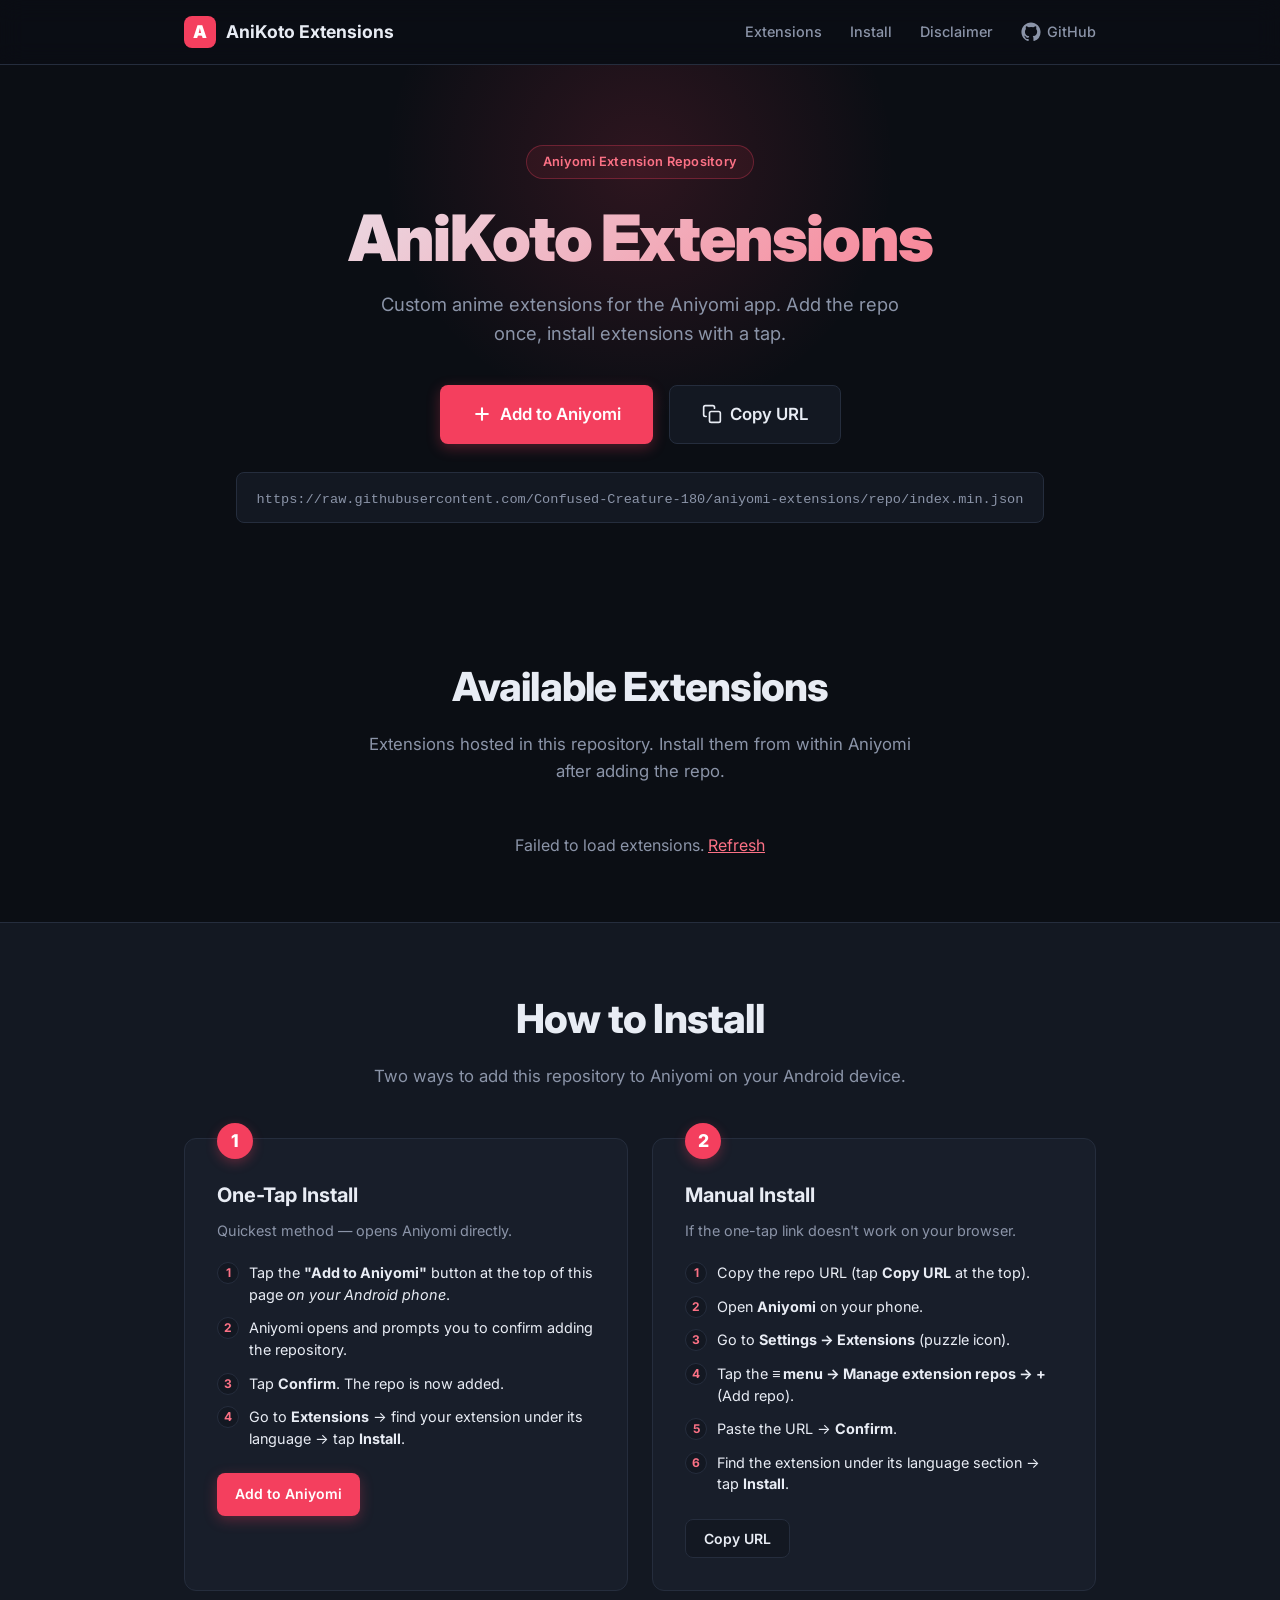
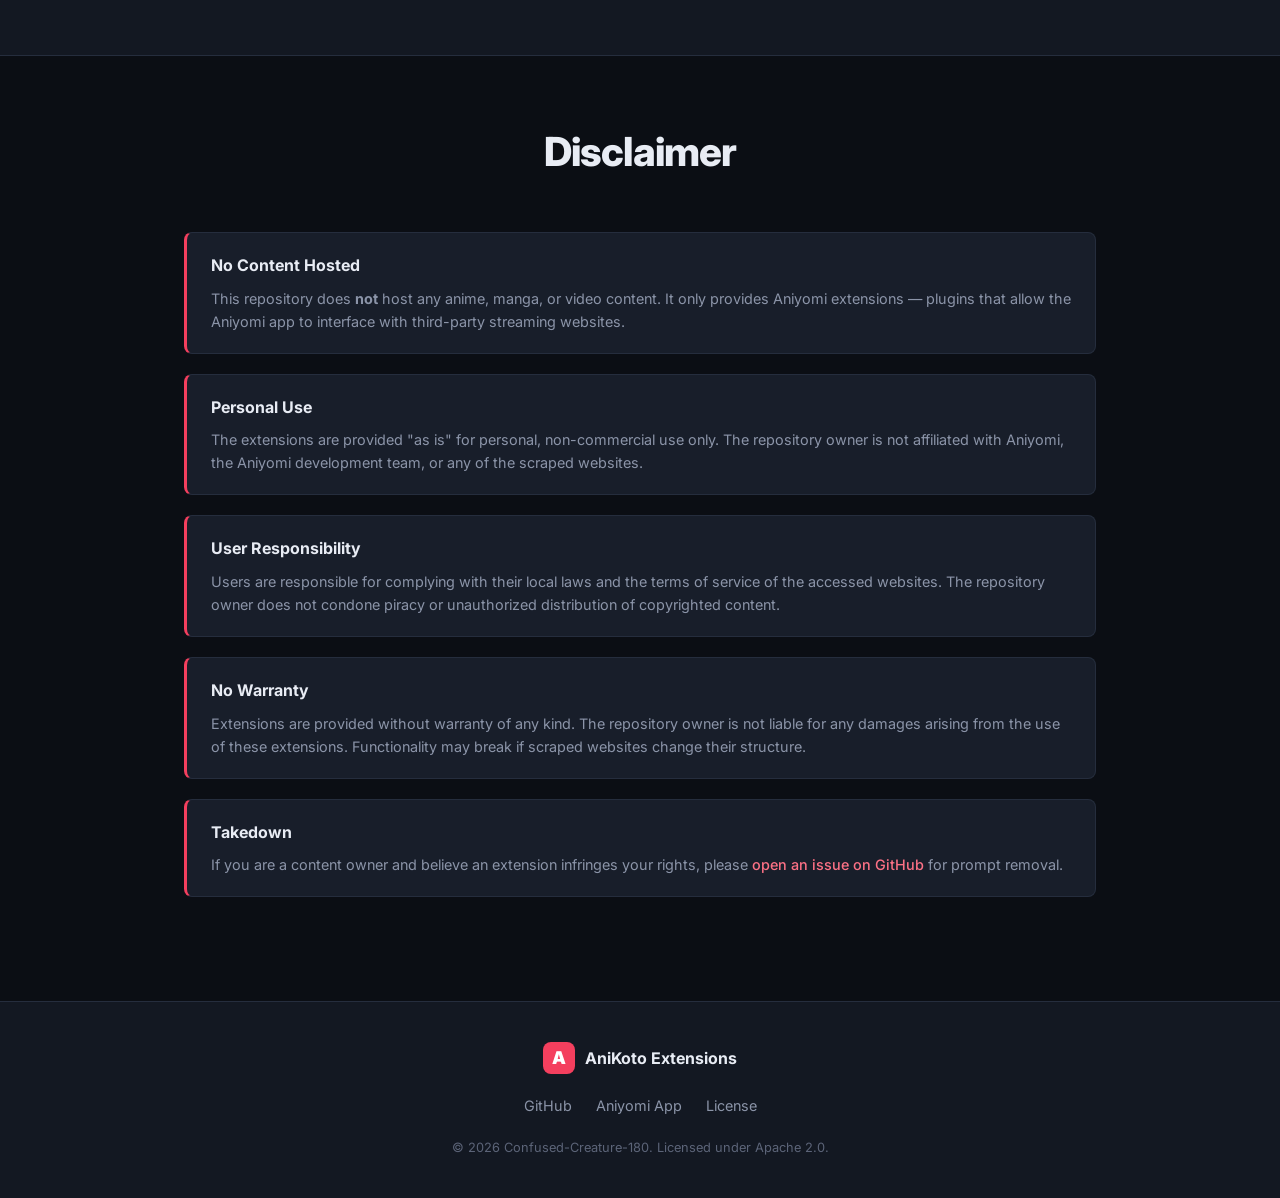
==== docs/index.html @ a2512554 "docs: add GitHub Pages site (landing page + add-repo redirect) Beautiful dark-themed landing page wi" ====
<!DOCTYPE html>
<html lang="en">
<head>
  <meta charset="UTF-8">
  <meta name="viewport" content="width=device-width, initial-scale=1.0">
  <title>AniKoto Extensions — Aniyomi Extension Repository</title>
  <meta name="description" content="Custom anime extensions for Aniyomi. Add the repo and install extensions directly from the app.">
  <link rel="icon" type="image/svg+xml" href="data:image/svg+xml,%3Csvg xmlns='http://www.w3.org/2000/svg' viewBox='0 0 100 100'%3E%3Crect width='100' height='100' rx='22' fill='%23f43f5e'/%3E%3Ctext x='50' y='68' font-size='52' font-weight='bold' fill='white' text-anchor='middle' font-family='sans-serif'%3EA%3C/text%3E%3C/svg%3E">
  <link rel="preconnect" href="https://fonts.googleapis.com">
  <link rel="preconnect" href="https://fonts.gstatic.com" crossorigin>
  <link href="https://fonts.googleapis.com/css2?family=Inter:wght@400;500;600;700;800;900&display=swap" rel="stylesheet">
  <link rel="stylesheet" href="./css/style.css">
</head>
<body>
  <!-- Header -->
  <header class="site-header">
    <div class="container header-inner">
      <a href="./index.html" class="brand">
        <span class="brand-icon">A</span>
        <span class="brand-text">AniKoto Extensions</span>
      </a>
      <nav class="nav-links">
        <a href="#extensions">Extensions</a>
        <a href="#install">Install</a>
        <a href="#disclaimer">Disclaimer</a>
        <a href="https://github.com/Confused-Creature-180/aniyomi-extensions" target="_blank" rel="noopener" class="nav-github">
          <svg width="20" height="20" viewBox="0 0 24 24" fill="currentColor"><path d="M12 .5C5.65.5.5 5.65.5 12c0 5.08 3.29 9.39 7.86 10.91.58.11.79-.25.79-.56v-2c-3.2.7-3.88-1.54-3.88-1.54-.53-1.34-1.3-1.7-1.3-1.7-1.06-.72.08-.71.08-.71 1.17.08 1.78 1.2 1.78 1.2 1.04 1.78 2.73 1.27 3.4.97.11-.75.41-1.27.74-1.56-2.55-.29-5.23-1.28-5.23-5.67 0-1.25.45-2.28 1.18-3.08-.12-.29-.51-1.46.11-3.05 0 0 .96-.31 3.15 1.18a10.95 10.95 0 0 1 5.74 0c2.19-1.49 3.15-1.18 3.15-1.18.62 1.59.23 2.76.11 3.05.74.8 1.18 1.83 1.18 3.08 0 4.4-2.69 5.38-5.25 5.66.41.36.78 1.05.78 2.12v3.14c0 .31.21.68.8.56A11.51 11.51 0 0 0 23.5 12C23.5 5.65 18.35.5 12 .5z"/></svg>
          GitHub
        </a>
      </nav>
    </div>
  </header>

  <!-- Hero -->
  <section class="hero">
    <div class="container hero-content">
      <div class="hero-badge">Aniyomi Extension Repository</div>
      <h1>AniKoto Extensions</h1>
      <p class="tagline">Custom anime extensions for the Aniyomi app. Add the repo once, install extensions with a tap.</p>
      <div class="hero-actions">
        <a href="./add-repo.html" class="btn btn-primary btn-large">
          <svg width="20" height="20" viewBox="0 0 24 24" fill="none" stroke="currentColor" stroke-width="2.5" stroke-linecap="round" stroke-linejoin="round"><path d="M12 5v14M5 12h14"/></svg>
          Add to Aniyomi
        </a>
        <button class="btn btn-secondary btn-large" id="copy-url-btn" data-url="https://raw.githubusercontent.com/Confused-Creature-180/aniyomi-extensions/repo/index.min.json">
          <svg width="20" height="20" viewBox="0 0 24 24" fill="none" stroke="currentColor" stroke-width="2" stroke-linecap="round" stroke-linejoin="round"><rect x="9" y="9" width="13" height="13" rx="2" ry="2"/><path d="M5 15H4a2 2 0 0 1-2-2V4a2 2 0 0 1 2-2h9a2 2 0 0 1 2 2v1"/></svg>
          <span class="btn-label">Copy URL</span>
        </button>
      </div>
      <div class="repo-url-box">
        <code id="repo-url-text">https://raw.githubusercontent.com/Confused-Creature-180/aniyomi-extensions/repo/index.min.json</code>
      </div>
    </div>
    <div class="hero-glow"></div>
  </section>

  <!-- Extensions -->
  <section id="extensions" class="section">
    <div class="container">
      <div class="section-header">
        <h2>Available Extensions</h2>
        <p class="section-subtitle">Extensions hosted in this repository. Install them from within Aniyomi after adding the repo.</p>
      </div>
      <div class="extension-grid" id="extension-grid">
        <div class="loading-skeleton">
          <div class="skeleton-card"></div>
          <div class="skeleton-card"></div>
        </div>
      </div>
      <p class="loading-text" id="loading-text">Loading extensions...</p>
    </div>
  </section>

  <!-- Install Guide -->
  <section id="install" class="section section-alt">
    <div class="container">
      <div class="section-header">
        <h2>How to Install</h2>
        <p class="section-subtitle">Two ways to add this repository to Aniyomi on your Android device.</p>
      </div>
      <div class="install-methods">
        <div class="method-card">
          <div class="method-number">1</div>
          <h3>One-Tap Install</h3>
          <p class="method-desc">Quickest method — opens Aniyomi directly.</p>
          <ol class="method-steps">
            <li>Tap the <strong>"Add to Aniyomi"</strong> button at the top of this page <em>on your Android phone</em>.</li>
            <li>Aniyomi opens and prompts you to confirm adding the repository.</li>
            <li>Tap <strong>Confirm</strong>. The repo is now added.</li>
            <li>Go to <strong>Extensions</strong> → find your extension under its language → tap <strong>Install</strong>.</li>
          </ol>
          <a href="./add-repo.html" class="btn btn-primary btn-small">Add to Aniyomi</a>
        </div>
        <div class="method-card">
          <div class="method-number">2</div>
          <h3>Manual Install</h3>
          <p class="method-desc">If the one-tap link doesn't work on your browser.</p>
          <ol class="method-steps">
            <li>Copy the repo URL (tap <strong>Copy URL</strong> at the top).</li>
            <li>Open <strong>Aniyomi</strong> on your phone.</li>
            <li>Go to <strong>Settings → Extensions</strong> (puzzle icon).</li>
            <li>Tap the <strong>≡ menu → Manage extension repos → +</strong> (Add repo).</li>
            <li>Paste the URL → <strong>Confirm</strong>.</li>
            <li>Find the extension under its language section → tap <strong>Install</strong>.</li>
          </ol>
          <button class="btn btn-secondary btn-small" id="copy-url-btn-2" data-url="https://raw.githubusercontent.com/Confused-Creature-180/aniyomi-extensions/repo/index.min.json">
            Copy URL
          </button>
        </div>
      </div>
    </div>
  </section>

  <!-- Disclaimer -->
  <section id="disclaimer" class="section">
    <div class="container">
      <div class="section-header">
        <h2>Disclaimer</h2>
      </div>
      <div class="disclaimer-content">
        <div class="disclaimer-item">
          <h4>No Content Hosted</h4>
          <p>This repository does <strong>not</strong> host any anime, manga, or video content. It only provides Aniyomi extensions — plugins that allow the Aniyomi app to interface with third-party streaming websites.</p>
        </div>
        <div class="disclaimer-item">
          <h4>Personal Use</h4>
          <p>The extensions are provided "as is" for personal, non-commercial use only. The repository owner is not affiliated with Aniyomi, the Aniyomi development team, or any of the scraped websites.</p>
        </div>
        <div class="disclaimer-item">
          <h4>User Responsibility</h4>
          <p>Users are responsible for complying with their local laws and the terms of service of the accessed websites. The repository owner does not condone piracy or unauthorized distribution of copyrighted content.</p>
        </div>
        <div class="disclaimer-item">
          <h4>No Warranty</h4>
          <p>Extensions are provided without warranty of any kind. The repository owner is not liable for any damages arising from the use of these extensions. Functionality may break if scraped websites change their structure.</p>
        </div>
        <div class="disclaimer-item">
          <h4>Takedown</h4>
          <p>If you are a content owner and believe an extension infringes your rights, please <a href="https://github.com/Confused-Creature-180/aniyomi-extensions/issues" target="_blank" rel="noopener">open an issue on GitHub</a> for prompt removal.</p>
        </div>
      </div>
    </div>
  </section>

  <!-- Footer -->
  <footer class="site-footer">
    <div class="container footer-inner">
      <div class="footer-brand">
        <span class="brand-icon">A</span>
        <span>AniKoto Extensions</span>
      </div>
      <div class="footer-links">
        <a href="https://github.com/Confused-Creature-180/aniyomi-extensions" target="_blank" rel="noopener">GitHub</a>
        <a href="https://github.com/aniyomiorg/aniyomi" target="_blank" rel="noopener">Aniyomi App</a>
        <a href="https://github.com/Confused-Creature-180/aniyomi-extensions/blob/main/LICENSE" target="_blank" rel="noopener">License</a>
      </div>
      <p class="footer-copy">&copy; 2026 Confused-Creature-180. Licensed under Apache 2.0.</p>
    </div>
  </footer>

  <script src="./js/app.js"></script>
</body>
</html>
---- docs/css/style.css ----
/* ============================================
   AniKoto Extensions — GitHub Pages Site
   Dark theme, rose accent, responsive
   ============================================ */

:root {
  --bg: #0b0e14;
  --bg-elevated: #131822;
  --bg-card: #181e2a;
  --bg-card-hover: #1e2533;
  --border: #252d3d;
  --border-hover: #353f54;
  --text: #e8ecf4;
  --text-muted: #8b94a8;
  --text-dim: #5c6478;
  --accent: #f43f5e;
  --accent-hover: #fb7185;
  --accent-glow: rgba(244, 63, 94, 0.15);
  --accent-dim: rgba(244, 63, 94, 0.08);
  --nsfw: #f59e0b;
  --radius: 12px;
  --radius-sm: 8px;
  --radius-lg: 20px;
  --shadow: 0 4px 24px rgba(0, 0, 0, 0.3);
  --shadow-hover: 0 8px 32px rgba(0, 0, 0, 0.4);
  --max-width: 960px;
  --transition: 0.2s ease;
}

/* Reset */
*, *::before, *::after {
  box-sizing: border-box;
  margin: 0;
  padding: 0;
}

html {
  scroll-behavior: smooth;
  scroll-padding-top: 80px;
}

body {
  font-family: 'Inter', -apple-system, BlinkMacSystemFont, 'Segoe UI', Roboto, sans-serif;
  background: var(--bg);
  color: var(--text);
  line-height: 1.6;
  min-height: 100vh;
  -webkit-font-smoothing: antialiased;
  -moz-osx-font-smoothing: grayscale;
}

.container {
  max-width: var(--max-width);
  margin: 0 auto;
  padding: 0 24px;
}

/* ============================================
   Header
   ============================================ */
.site-header {
  position: sticky;
  top: 0;
  z-index: 100;
  background: rgba(11, 14, 20, 0.85);
  backdrop-filter: blur(12px);
  -webkit-backdrop-filter: blur(12px);
  border-bottom: 1px solid var(--border);
}

.header-inner {
  display: flex;
  align-items: center;
  justify-content: space-between;
  height: 64px;
}

.brand {
  display: flex;
  align-items: center;
  gap: 10px;
  text-decoration: none;
  color: var(--text);
  font-weight: 700;
  font-size: 1.1rem;
}

.brand-icon {
  display: flex;
  align-items: center;
  justify-content: center;
  width: 32px;
  height: 32px;
  background: var(--accent);
  color: white;
  border-radius: var(--radius-sm);
  font-weight: 900;
  font-size: 1.1rem;
  transition: var(--transition);
}

.brand:hover .brand-icon {
  background: var(--accent-hover);
  transform: scale(1.05);
}

.nav-links {
  display: flex;
  align-items: center;
  gap: 28px;
}

.nav-links a {
  color: var(--text-muted);
  text-decoration: none;
  font-size: 0.9rem;
  font-weight: 500;
  transition: var(--transition);
}

.nav-links a:hover {
  color: var(--text);
}

.nav-github {
  display: flex;
  align-items: center;
  gap: 6px;
}

/* ============================================
   Hero
   ============================================ */
.hero {
  position: relative;
  padding: 80px 0 60px;
  text-align: center;
  overflow: hidden;
}

.hero-glow {
  position: absolute;
  top: -200px;
  left: 50%;
  transform: translateX(-50%);
  width: 600px;
  height: 600px;
  background: radial-gradient(circle, var(--accent-glow) 0%, transparent 60%);
  pointer-events: none;
  z-index: 0;
}

.hero-content {
  position: relative;
  z-index: 1;
}

.hero-badge {
  display: inline-block;
  padding: 6px 16px;
  background: var(--accent-dim);
  border: 1px solid rgba(244, 63, 94, 0.3);
  border-radius: 100px;
  font-size: 0.8rem;
  font-weight: 600;
  color: var(--accent-hover);
  margin-bottom: 24px;
  letter-spacing: 0.02em;
}

.hero h1 {
  font-size: clamp(2.5rem, 6vw, 4rem);
  font-weight: 900;
  letter-spacing: -0.03em;
  line-height: 1.1;
  margin-bottom: 16px;
  background: linear-gradient(135deg, var(--text) 0%, var(--accent-hover) 100%);
  -webkit-background-clip: text;
  -webkit-text-fill-color: transparent;
  background-clip: text;
}

.tagline {
  font-size: 1.15rem;
  color: var(--text-muted);
  max-width: 560px;
  margin: 0 auto 36px;
  line-height: 1.6;
}

.hero-actions {
  display: flex;
  gap: 16px;
  justify-content: center;
  flex-wrap: wrap;
  margin-bottom: 28px;
}

.repo-url-box {
  display: inline-block;
  background: var(--bg-elevated);
  border: 1px solid var(--border);
  border-radius: var(--radius-sm);
  padding: 12px 20px;
  max-width: 100%;
  overflow-x: auto;
}

.repo-url-box code {
  font-family: 'SF Mono', 'Fira Code', 'JetBrains Mono', Consolas, monospace;
  font-size: 0.85rem;
  color: var(--text-muted);
  white-space: nowrap;
}

/* ============================================
   Buttons
   ============================================ */
.btn {
  display: inline-flex;
  align-items: center;
  justify-content: center;
  gap: 8px;
  padding: 12px 24px;
  border: none;
  border-radius: var(--radius-sm);
  font-family: inherit;
  font-size: 0.95rem;
  font-weight: 600;
  cursor: pointer;
  text-decoration: none;
  transition: var(--transition);
  white-space: nowrap;
}

.btn-large {
  padding: 16px 32px;
  font-size: 1.05rem;
}

.btn-small {
  padding: 10px 18px;
  font-size: 0.875rem;
}

.btn-primary {
  background: var(--accent);
  color: white;
  box-shadow: 0 4px 14px rgba(244, 63, 94, 0.3);
}

.btn-primary:hover {
  background: var(--accent-hover);
  box-shadow: 0 6px 20px rgba(244, 63, 94, 0.4);
  transform: translateY(-1px);
}

.btn-secondary {
  background: var(--bg-elevated);
  color: var(--text);
  border: 1px solid var(--border);
}

.btn-secondary:hover {
  background: var(--bg-card-hover);
  border-color: var(--border-hover);
  transform: translateY(-1px);
}

.btn.copied {
  background: #22c55e;
  color: white;
  border-color: #22c55e;
}

/* ============================================
   Sections
   ============================================ */
.section {
  padding: 64px 0;
}

.section-alt {
  background: var(--bg-elevated);
  border-top: 1px solid var(--border);
  border-bottom: 1px solid var(--border);
}

.section-header {
  text-align: center;
  margin-bottom: 48px;
}

.section-header h2 {
  font-size: clamp(1.75rem, 4vw, 2.5rem);
  font-weight: 800;
  letter-spacing: -0.02em;
  margin-bottom: 12px;
}

.section-subtitle {
  color: var(--text-muted);
  font-size: 1.05rem;
  max-width: 560px;
  margin: 0 auto;
}

/* ============================================
   Extension Grid
   ============================================ */
.extension-grid {
  display: grid;
  grid-template-columns: repeat(auto-fill, minmax(300px, 1fr));
  gap: 20px;
}

.loading-text {
  text-align: center;
  color: var(--text-dim);
  margin-top: 24px;
  display: none;
}

.loading-skeleton {
  grid-column: 1 / -1;
  display: grid;
  grid-template-columns: repeat(auto-fill, minmax(300px, 1fr));
  gap: 20px;
}

.skeleton-card {
  height: 180px;
  background: var(--bg-card);
  border: 1px solid var(--border);
  border-radius: var(--radius);
  animation: pulse 1.5s ease-in-out infinite;
}

@keyframes pulse {
  0%, 100% { opacity: 1; }
  50% { opacity: 0.5; }
}

.extension-card {
  background: var(--bg-card);
  border: 1px solid var(--border);
  border-radius: var(--radius);
  padding: 24px;
  transition: var(--transition);
  display: flex;
  flex-direction: column;
  gap: 16px;
}

.extension-card:hover {
  background: var(--bg-card-hover);
  border-color: var(--border-hover);
  box-shadow: var(--shadow);
  transform: translateY(-2px);
}

.extension-card.nsfw {
  border-color: rgba(245, 158, 11, 0.3);
}

.card-header {
  display: flex;
  align-items: flex-start;
  gap: 16px;
}

.ext-icon {
  width: 56px;
  height: 56px;
  border-radius: var(--radius-sm);
  flex-shrink: 0;
  background: var(--bg-elevated);
  object-fit: cover;
}

.card-title {
  flex: 1;
  min-width: 0;
}

.card-title h3 {
  font-size: 1.1rem;
  font-weight: 700;
  margin-bottom: 8px;
  word-break: break-word;
}

.badges {
  display: flex;
  flex-wrap: wrap;
  gap: 6px;
}

.badge {
  display: inline-block;
  padding: 3px 10px;
  border-radius: 100px;
  font-size: 0.7rem;
  font-weight: 700;
  letter-spacing: 0.03em;
  text-transform: uppercase;
}

.badge-lang {
  background: var(--accent-dim);
  color: var(--accent-hover);
  border: 1px solid rgba(244, 63, 94, 0.2);
}

.badge-version {
  background: rgba(139, 148, 168, 0.1);
  color: var(--text-muted);
  border: 1px solid var(--border);
}

.badge-nsfw {
  background: rgba(245, 158, 11, 0.1);
  color: var(--nsfw);
  border: 1px solid rgba(245, 158, 11, 0.3);
}

.card-source {
  font-size: 0.85rem;
  color: var(--text-muted);
  padding-top: 12px;
  border-top: 1px solid var(--border);
}

.card-source a {
  color: var(--accent-hover);
  text-decoration: none;
  font-weight: 500;
}

.card-source a:hover {
  text-decoration: underline;
}

.card-footer {
  display: flex;
  justify-content: space-between;
  align-items: center;
  font-size: 0.8rem;
  color: var(--text-dim);
}

/* ============================================
   Install Methods
   ============================================ */
.install-methods {
  display: grid;
  grid-template-columns: repeat(auto-fit, minmax(340px, 1fr));
  gap: 24px;
}

.method-card {
  background: var(--bg-card);
  border: 1px solid var(--border);
  border-radius: var(--radius);
  padding: 32px;
  position: relative;
  transition: var(--transition);
}

.method-card:hover {
  border-color: var(--border-hover);
  box-shadow: var(--shadow);
}

.method-number {
  position: absolute;
  top: -16px;
  left: 32px;
  width: 36px;
  height: 36px;
  background: var(--accent);
  color: white;
  border-radius: 50%;
  display: flex;
  align-items: center;
  justify-content: center;
  font-weight: 800;
  font-size: 1.1rem;
  box-shadow: 0 4px 12px rgba(244, 63, 94, 0.3);
}

.method-card h3 {
  font-size: 1.25rem;
  font-weight: 700;
  margin-bottom: 8px;
  margin-top: 8px;
}

.method-desc {
  color: var(--text-muted);
  font-size: 0.9rem;
  margin-bottom: 20px;
}

.method-steps {
  list-style: none;
  counter-reset: step;
  margin-bottom: 24px;
}

.method-steps li {
  counter-increment: step;
  position: relative;
  padding-left: 32px;
  margin-bottom: 12px;
  font-size: 0.9rem;
  color: var(--text);
  line-height: 1.5;
}

.method-steps li::before {
  content: counter(step);
  position: absolute;
  left: 0;
  top: 0;
  width: 22px;
  height: 22px;
  background: var(--bg-elevated);
  border: 1px solid var(--border);
  border-radius: 50%;
  display: flex;
  align-items: center;
  justify-content: center;
  font-size: 0.75rem;
  font-weight: 700;
  color: var(--accent-hover);
}

/* ============================================
   Disclaimer
   ============================================ */
.disclaimer-content {
  display: grid;
  gap: 20px;
}

.disclaimer-item {
  background: var(--bg-card);
  border: 1px solid var(--border);
  border-left: 3px solid var(--accent);
  border-radius: var(--radius-sm);
  padding: 20px 24px;
}

.disclaimer-item h4 {
  font-size: 1rem;
  font-weight: 700;
  margin-bottom: 8px;
  color: var(--text);
}

.disclaimer-item p {
  color: var(--text-muted);
  font-size: 0.9rem;
  line-height: 1.6;
}

.disclaimer-item a {
  color: var(--accent-hover);
  text-decoration: none;
  font-weight: 500;
}

.disclaimer-item a:hover {
  text-decoration: underline;
}

/* ============================================
   Footer
   ============================================ */
.site-footer {
  background: var(--bg-elevated);
  border-top: 1px solid var(--border);
  padding: 40px 0;
  margin-top: 40px;
}

.footer-inner {
  display: flex;
  flex-direction: column;
  align-items: center;
  gap: 20px;
  text-align: center;
}

.footer-brand {
  display: flex;
  align-items: center;
  gap: 10px;
  font-weight: 700;
  font-size: 1rem;
}

.footer-links {
  display: flex;
  gap: 24px;
  flex-wrap: wrap;
  justify-content: center;
}

.footer-links a {
  color: var(--text-muted);
  text-decoration: none;
  font-size: 0.9rem;
  transition: var(--transition);
}

.footer-links a:hover {
  color: var(--accent-hover);
}

.footer-copy {
  color: var(--text-dim);
  font-size: 0.8rem;
}

/* ============================================
   Redirect Page (add-repo.html)
   ============================================ */
.redirect-page {
  display: flex;
  align-items: center;
  justify-content: center;
  min-height: 100vh;
  padding: 24px;
}

.redirect-container {
  text-align: center;
  max-width: 480px;
  width: 100%;
}

.redirect-container h1 {
  font-size: 1.75rem;
  font-weight: 800;
  margin-bottom: 16px;
  margin-top: 24px;
}

.redirect-container p {
  color: var(--text-muted);
  margin-bottom: 20px;
  font-size: 0.95rem;
}

.redirect-container .btn {
  margin-bottom: 24px;
}

.redirect-alt {
  font-size: 0.85rem !important;
  margin-top: 32px !important;
  margin-bottom: 12px !important;
}

.redirect-container .repo-url-box {
  display: flex;
  align-items: center;
  gap: 12px;
  text-align: left;
  margin-bottom: 24px;
}

.redirect-container .repo-url-box code {
  font-size: 0.75rem;
  overflow-x: auto;
  flex: 1;
}

.redirect-back {
  margin-top: 24px;
}

.redirect-back a {
  color: var(--text-dim);
  text-decoration: none;
  font-size: 0.85rem;
  transition: var(--transition);
}

.redirect-back a:hover {
  color: var(--accent-hover);
}

.redirect-spinner {
  width: 48px;
  height: 48px;
  border: 3px solid var(--border);
  border-top-color: var(--accent);
  border-radius: 50%;
  margin: 0 auto;
  animation: spin 0.8s linear infinite;
}

@keyframes spin {
  to { transform: rotate(360deg); }
}

/* ============================================
   Responsive
   ============================================ */
@media (max-width: 640px) {
  .nav-links {
    gap: 16px;
  }

  .nav-links a:not(.nav-github) {
    display: none;
  }

  .hero {
    padding: 48px 0 40px;
  }

  .hero-actions {
    flex-direction: column;
    align-items: stretch;
  }

  .btn-large {
    width: 100%;
  }

  .section {
    padding: 48px 0;
  }

  .extension-grid {
    grid-template-columns: 1fr;
  }

  .install-methods {
    grid-template-columns: 1fr;
  }

  .method-card {
    padding: 24px;
  }
}
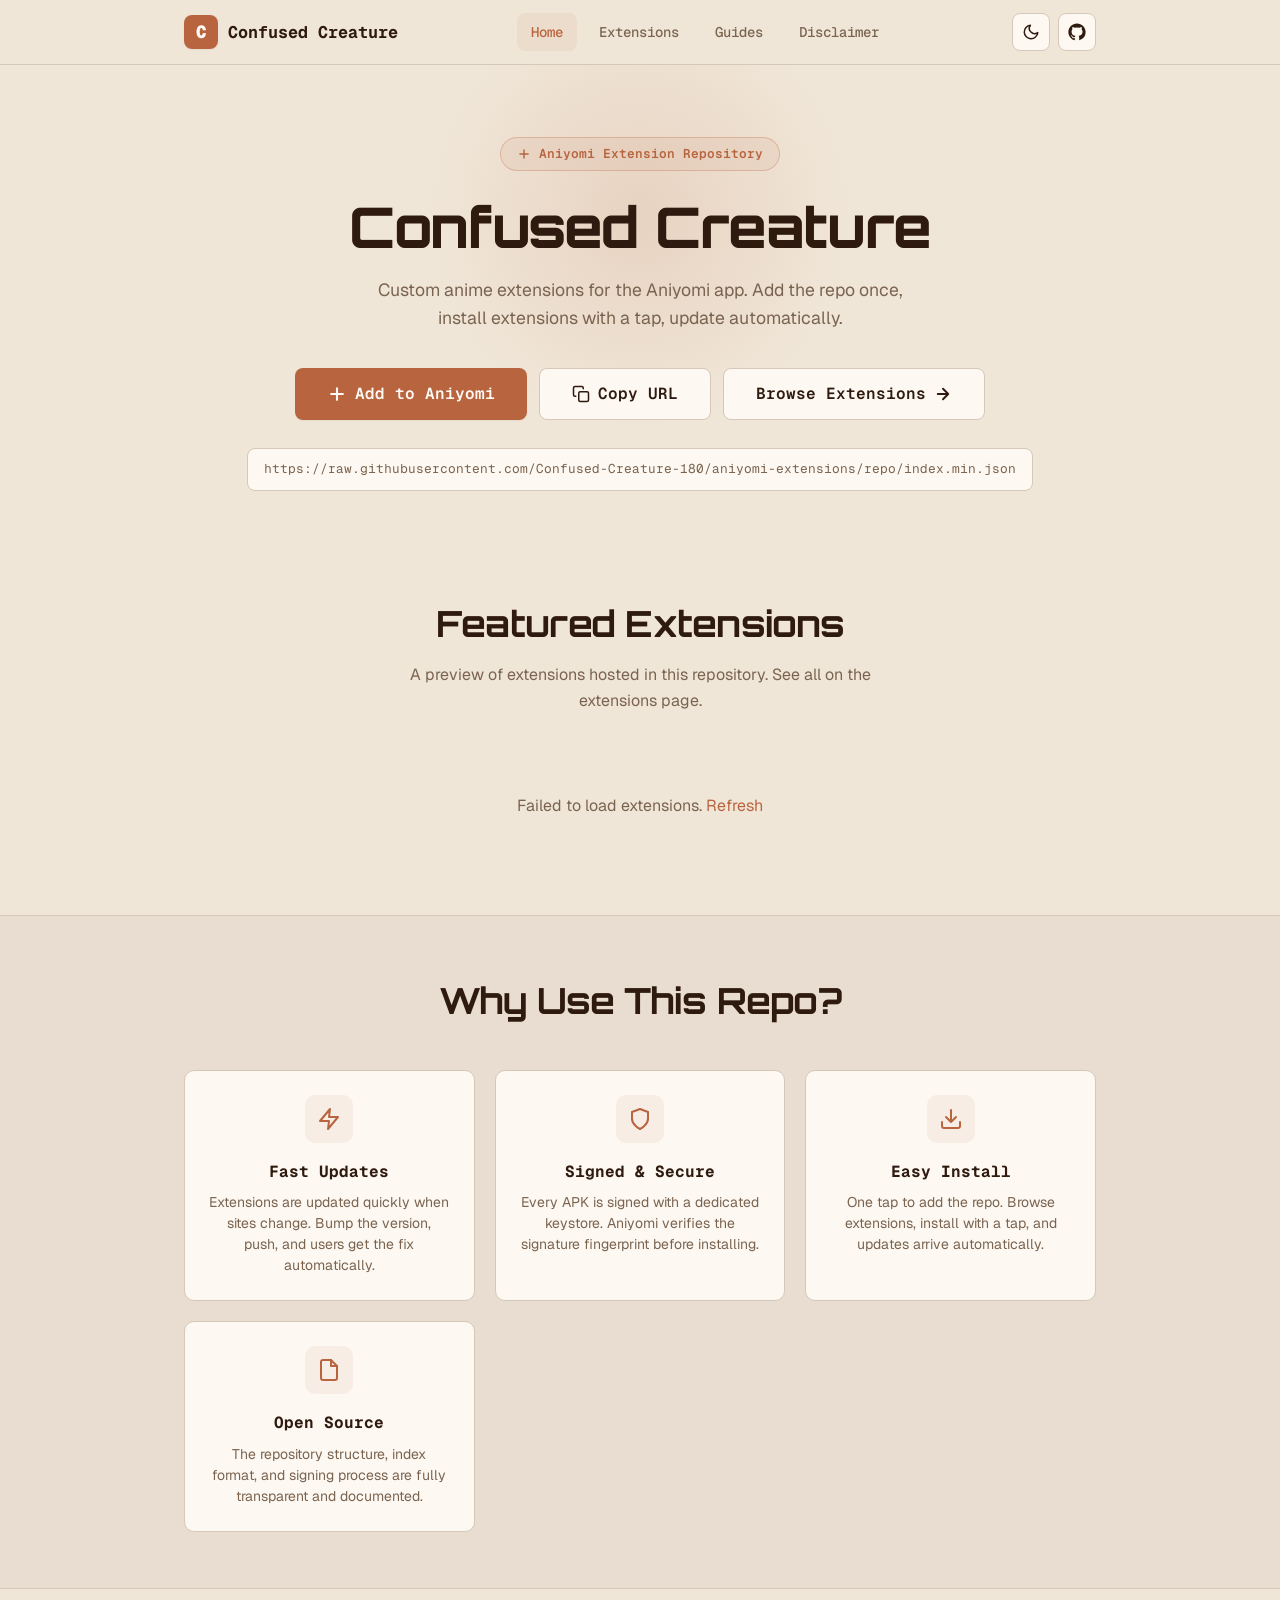
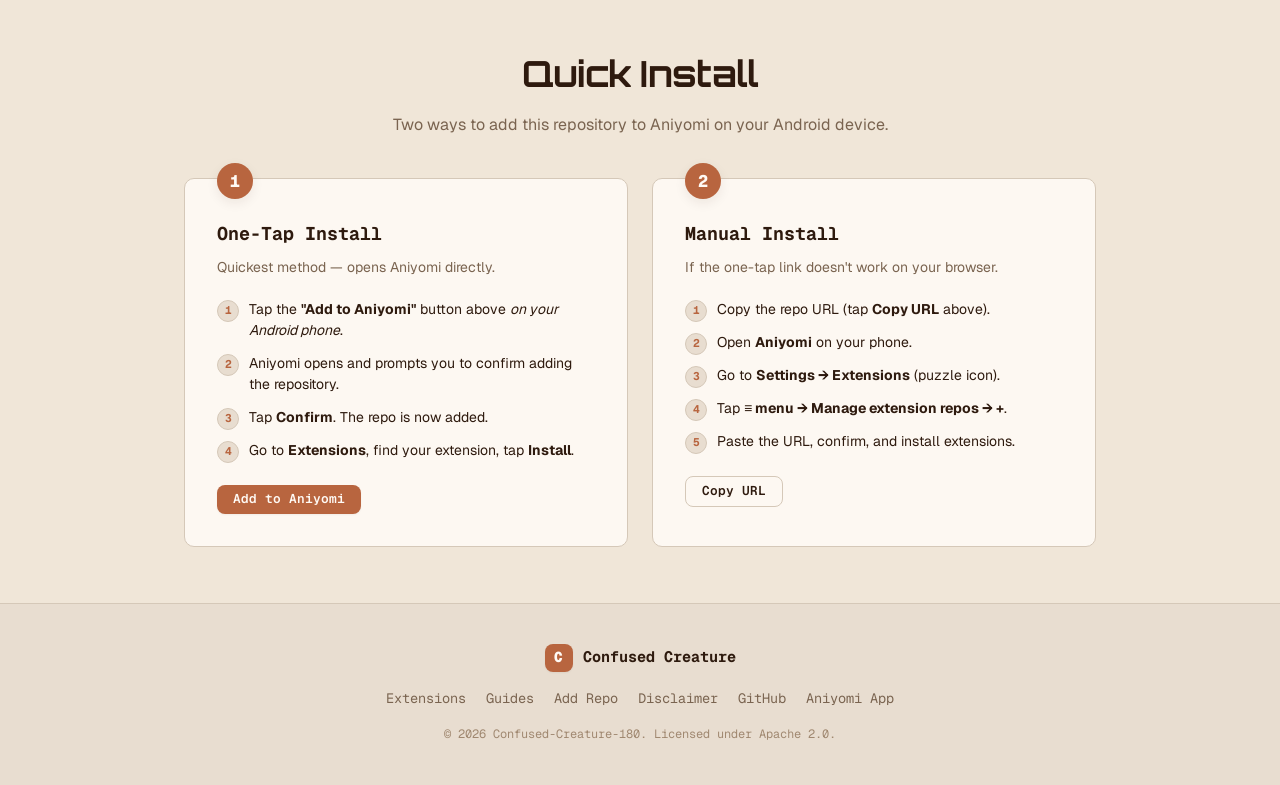
==== commit 02847a6e: "docs: rebuild Pages site — multi-page, light/dark theme, downloads - 5 pages: home, extensions (grid" ====
--- a/docs/index.html
+++ b/docs/index.html
@@ -1,158 +1,188 @@
 <!DOCTYPE html>
-<html lang="en">
+<html lang="en" class="light">
 <head>
   <meta charset="UTF-8">
   <meta name="viewport" content="width=device-width, initial-scale=1.0">
-  <title>AniKoto Extensions — Aniyomi Extension Repository</title>
-  <meta name="description" content="Custom anime extensions for Aniyomi. Add the repo and install extensions directly from the app.">
-  <link rel="icon" type="image/svg+xml" href="data:image/svg+xml,%3Csvg xmlns='http://www.w3.org/2000/svg' viewBox='0 0 100 100'%3E%3Crect width='100' height='100' rx='22' fill='%23f43f5e'/%3E%3Ctext x='50' y='68' font-size='52' font-weight='bold' fill='white' text-anchor='middle' font-family='sans-serif'%3EA%3C/text%3E%3C/svg%3E">
+  <title>Confused Creature — Aniyomi Extensions</title>
+  <meta name="description" content="Custom anime extensions for the Aniyomi app. Add the repo and install extensions directly.">
+  <link rel="icon" type="image/svg+xml" href="data:image/svg+xml,%3Csvg xmlns='http://www.w3.org/2000/svg' viewBox='0 0 100 100'%3E%3Crect width='100' height='100' rx='22' fill='%23b8653f'/%3E%3Ctext x='50' y='68' font-size='52' font-weight='bold' fill='white' text-anchor='middle' font-family='monospace'%3EC%3C/text%3E%3C/svg%3E">
+  <script>
+    (function(){
+      try {
+        var d = document.documentElement;
+        var s = localStorage.getItem('theme');
+        var m = window.matchMedia('(prefers-color-scheme: dark)').matches;
+        var t = s || (m ? 'dark' : 'light');
+        d.className = t;
+        d.style.colorScheme = t;
+      } catch(e) { d.className = 'light'; }
+    })();
+  </script>
   <link rel="preconnect" href="https://fonts.googleapis.com">
   <link rel="preconnect" href="https://fonts.gstatic.com" crossorigin>
-  <link href="https://fonts.googleapis.com/css2?family=Inter:wght@400;500;600;700;800;900&display=swap" rel="stylesheet">
+  <link href="https://fonts.googleapis.com/css2?family=Caveat:wght@400;700&family=Geist+Mono:wght@400;500;600;700&family=Geist:wght@400;500;600;700&family=Orbitron:wght@700;800;900&display=swap" rel="stylesheet">
   <link rel="stylesheet" href="./css/style.css">
 </head>
 <body>
-  <!-- Header -->
   <header class="site-header">
     <div class="container header-inner">
       <a href="./index.html" class="brand">
-        <span class="brand-icon">A</span>
-        <span class="brand-text">AniKoto Extensions</span>
+        <span class="brand-icon">C</span>
+        <span>Confused Creature</span>
       </a>
-      <nav class="nav-links">
-        <a href="#extensions">Extensions</a>
-        <a href="#install">Install</a>
-        <a href="#disclaimer">Disclaimer</a>
-        <a href="https://github.com/Confused-Creature-180/aniyomi-extensions" target="_blank" rel="noopener" class="nav-github">
-          <svg width="20" height="20" viewBox="0 0 24 24" fill="currentColor"><path d="M12 .5C5.65.5.5 5.65.5 12c0 5.08 3.29 9.39 7.86 10.91.58.11.79-.25.79-.56v-2c-3.2.7-3.88-1.54-3.88-1.54-.53-1.34-1.3-1.7-1.3-1.7-1.06-.72.08-.71.08-.71 1.17.08 1.78 1.2 1.78 1.2 1.04 1.78 2.73 1.27 3.4.97.11-.75.41-1.27.74-1.56-2.55-.29-5.23-1.28-5.23-5.67 0-1.25.45-2.28 1.18-3.08-.12-.29-.51-1.46.11-3.05 0 0 .96-.31 3.15 1.18a10.95 10.95 0 0 1 5.74 0c2.19-1.49 3.15-1.18 3.15-1.18.62 1.59.23 2.76.11 3.05.74.8 1.18 1.83 1.18 3.08 0 4.4-2.69 5.38-5.25 5.66.41.36.78 1.05.78 2.12v3.14c0 .31.21.68.8.56A11.51 11.51 0 0 0 23.5 12C23.5 5.65 18.35.5 12 .5z"/></svg>
-          GitHub
+      <div class="nav-links">
+        <a href="./index.html" class="active">Home</a>
+        <a href="./extensions.html">Extensions</a>
+        <a href="./guides.html">Guides</a>
+        <a href="./disclaimer.html">Disclaimer</a>
+      </div>
+      <div class="nav-actions">
+        <button class="icon-btn theme-toggle" aria-label="Toggle theme">
+          <svg class="sun" viewBox="0 0 24 24" fill="none" stroke="currentColor" stroke-width="2" stroke-linecap="round" stroke-linejoin="round"><circle cx="12" cy="12" r="5"/><path d="M12 1v2M12 21v2M4.22 4.22l1.42 1.42M18.36 18.36l1.42 1.42M1 12h2M21 12h2M4.22 19.78l1.42-1.42M18.36 5.64l1.42-1.42"/></svg>
+          <svg class="moon" viewBox="0 0 24 24" fill="none" stroke="currentColor" stroke-width="2" stroke-linecap="round" stroke-linejoin="round"><path d="M21 12.79A9 9 0 1 1 11.21 3 7 7 0 0 0 21 12.79z"/></svg>
+        </button>
+        <a href="https://github.com/Confused-Creature-180/aniyomi-extensions" target="_blank" rel="noopener" class="icon-btn" aria-label="GitHub">
+          <svg viewBox="0 0 24 24" fill="currentColor"><path d="M12 .5C5.65.5.5 5.65.5 12c0 5.08 3.29 9.39 7.86 10.91.58.11.79-.25.79-.56v-2c-3.2.7-3.88-1.54-3.88-1.54-.53-1.34-1.3-1.7-1.3-1.7-1.06-.72.08-.71.08-.71 1.17.08 1.78 1.2 1.78 1.2 1.04 1.78 2.73 1.27 3.4.97.11-.75.41-1.27.74-1.56-2.55-.29-5.23-1.28-5.23-5.67 0-1.25.45-2.28 1.18-3.08-.12-.29-.51-1.46.11-3.05 0 0 .96-.31 3.15 1.18a10.95 10.95 0 0 1 5.74 0c2.19-1.49 3.15-1.18 3.15-1.18.62 1.59.23 2.76.11 3.05.74.8 1.18 1.83 1.18 3.08 0 4.4-2.69 5.38-5.25 5.66.41.36.78 1.05.78 2.12v3.14c0 .31.21.68.8.56A11.51 11.51 0 0 0 23.5 12C23.5 5.65 18.35.5 12 .5z"/></svg>
         </a>
-      </nav>
+      </div>
     </div>
   </header>
 
-  <!-- Hero -->
-  <section class="hero">
-    <div class="container hero-content">
-      <div class="hero-badge">Aniyomi Extension Repository</div>
-      <h1>AniKoto Extensions</h1>
-      <p class="tagline">Custom anime extensions for the Aniyomi app. Add the repo once, install extensions with a tap.</p>
-      <div class="hero-actions">
-        <a href="./add-repo.html" class="btn btn-primary btn-large">
-          <svg width="20" height="20" viewBox="0 0 24 24" fill="none" stroke="currentColor" stroke-width="2.5" stroke-linecap="round" stroke-linejoin="round"><path d="M12 5v14M5 12h14"/></svg>
-          Add to Aniyomi
-        </a>
-        <button class="btn btn-secondary btn-large" id="copy-url-btn" data-url="https://raw.githubusercontent.com/Confused-Creature-180/aniyomi-extensions/repo/index.min.json">
-          <svg width="20" height="20" viewBox="0 0 24 24" fill="none" stroke="currentColor" stroke-width="2" stroke-linecap="round" stroke-linejoin="round"><rect x="9" y="9" width="13" height="13" rx="2" ry="2"/><path d="M5 15H4a2 2 0 0 1-2-2V4a2 2 0 0 1 2-2h9a2 2 0 0 1 2 2v1"/></svg>
-          <span class="btn-label">Copy URL</span>
-        </button>
-      </div>
-      <div class="repo-url-box">
-        <code id="repo-url-text">https://raw.githubusercontent.com/Confused-Creature-180/aniyomi-extensions/repo/index.min.json</code>
-      </div>
-    </div>
-    <div class="hero-glow"></div>
-  </section>
-
-  <!-- Extensions -->
-  <section id="extensions" class="section">
-    <div class="container">
-      <div class="section-header">
-        <h2>Available Extensions</h2>
-        <p class="section-subtitle">Extensions hosted in this repository. Install them from within Aniyomi after adding the repo.</p>
-      </div>
-      <div class="extension-grid" id="extension-grid">
-        <div class="loading-skeleton">
-          <div class="skeleton-card"></div>
-          <div class="skeleton-card"></div>
+  <main>
+    <section class="hero">
+      <div class="container hero-content">
+        <div class="hero-badge">
+          <svg width="14" height="14" viewBox="0 0 24 24" fill="none" stroke="currentColor" stroke-width="2.5" stroke-linecap="round" stroke-linejoin="round"><path d="M12 5v14M5 12h14"/></svg>
+          Aniyomi Extension Repository
+        </div>
+        <h1>Confused Creature</h1>
+        <p class="hero-tagline">Custom anime extensions for the Aniyomi app. Add the repo once, install extensions with a tap, update automatically.</p>
+        <div class="hero-actions">
+          <a href="./add-repo.html" class="btn btn-primary btn-large">
+            <svg width="20" height="20" viewBox="0 0 24 24" fill="none" stroke="currentColor" stroke-width="2.5" stroke-linecap="round" stroke-linejoin="round"><path d="M12 5v14M5 12h14"/></svg>
+            Add to Aniyomi
+          </a>
+          <button class="btn btn-secondary btn-large" data-copy="https://raw.githubusercontent.com/Confused-Creature-180/aniyomi-extensions/repo/index.min.json">
+            <svg width="18" height="18" viewBox="0 0 24 24" fill="none" stroke="currentColor" stroke-width="2" stroke-linecap="round" stroke-linejoin="round"><rect x="9" y="9" width="13" height="13" rx="2" ry="2"/><path d="M5 15H4a2 2 0 0 1-2-2V4a2 2 0 0 1 2-2h9a2 2 0 0 1 2 2v1"/></svg>
+            <span class="btn-label">Copy URL</span>
+          </button>
+          <a href="./extensions.html" class="btn btn-secondary btn-large">
+            Browse Extensions
+            <svg width="18" height="18" viewBox="0 0 24 24" fill="none" stroke="currentColor" stroke-width="2.5" stroke-linecap="round" stroke-linejoin="round"><path d="M5 12h14M12 5l7 7-7 7"/></svg>
+          </a>
+        </div>
+        <div class="repo-url-box">
+          <code>https://raw.githubusercontent.com/Confused-Creature-180/aniyomi-extensions/repo/index.min.json</code>
         </div>
       </div>
-      <p class="loading-text" id="loading-text">Loading extensions...</p>
-    </div>
-  </section>
+      <div class="hero-glow"></div>
+    </section>
 
-  <!-- Install Guide -->
-  <section id="install" class="section section-alt">
-    <div class="container">
-      <div class="section-header">
-        <h2>How to Install</h2>
-        <p class="section-subtitle">Two ways to add this repository to Aniyomi on your Android device.</p>
-      </div>
-      <div class="install-methods">
-        <div class="method-card">
-          <div class="method-number">1</div>
-          <h3>One-Tap Install</h3>
-          <p class="method-desc">Quickest method — opens Aniyomi directly.</p>
-          <ol class="method-steps">
-            <li>Tap the <strong>"Add to Aniyomi"</strong> button at the top of this page <em>on your Android phone</em>.</li>
-            <li>Aniyomi opens and prompts you to confirm adding the repository.</li>
-            <li>Tap <strong>Confirm</strong>. The repo is now added.</li>
-            <li>Go to <strong>Extensions</strong> → find your extension under its language → tap <strong>Install</strong>.</li>
-          </ol>
-          <a href="./add-repo.html" class="btn btn-primary btn-small">Add to Aniyomi</a>
+    <section class="section">
+      <div class="container">
+        <div class="section-header">
+          <h2>Featured Extensions</h2>
+          <p class="section-subtitle">A preview of extensions hosted in this repository. See all on the extensions page.</p>
         </div>
-        <div class="method-card">
-          <div class="method-number">2</div>
-          <h3>Manual Install</h3>
-          <p class="method-desc">If the one-tap link doesn't work on your browser.</p>
-          <ol class="method-steps">
-            <li>Copy the repo URL (tap <strong>Copy URL</strong> at the top).</li>
-            <li>Open <strong>Aniyomi</strong> on your phone.</li>
-            <li>Go to <strong>Settings → Extensions</strong> (puzzle icon).</li>
-            <li>Tap the <strong>≡ menu → Manage extension repos → +</strong> (Add repo).</li>
-            <li>Paste the URL → <strong>Confirm</strong>.</li>
-            <li>Find the extension under its language section → tap <strong>Install</strong>.</li>
-          </ol>
-          <button class="btn btn-secondary btn-small" id="copy-url-btn-2" data-url="https://raw.githubusercontent.com/Confused-Creature-180/aniyomi-extensions/repo/index.min.json">
-            Copy URL
-          </button>
+        <div class="extension-grid" id="extension-grid">
+          <div class="loading-skeleton">
+            <div class="skeleton-card"></div>
+            <div class="skeleton-card"></div>
+          </div>
         </div>
       </div>
-    </div>
-  </section>
+    </section>
 
-  <!-- Disclaimer -->
-  <section id="disclaimer" class="section">
-    <div class="container">
-      <div class="section-header">
-        <h2>Disclaimer</h2>
-      </div>
-      <div class="disclaimer-content">
-        <div class="disclaimer-item">
-          <h4>No Content Hosted</h4>
-          <p>This repository does <strong>not</strong> host any anime, manga, or video content. It only provides Aniyomi extensions — plugins that allow the Aniyomi app to interface with third-party streaming websites.</p>
+    <section class="section section-alt">
+      <div class="container">
+        <div class="section-header">
+          <h2>Why Use This Repo?</h2>
         </div>
-        <div class="disclaimer-item">
-          <h4>Personal Use</h4>
-          <p>The extensions are provided "as is" for personal, non-commercial use only. The repository owner is not affiliated with Aniyomi, the Aniyomi development team, or any of the scraped websites.</p>
-        </div>
-        <div class="disclaimer-item">
-          <h4>User Responsibility</h4>
-          <p>Users are responsible for complying with their local laws and the terms of service of the accessed websites. The repository owner does not condone piracy or unauthorized distribution of copyrighted content.</p>
-        </div>
-        <div class="disclaimer-item">
-          <h4>No Warranty</h4>
-          <p>Extensions are provided without warranty of any kind. The repository owner is not liable for any damages arising from the use of these extensions. Functionality may break if scraped websites change their structure.</p>
-        </div>
-        <div class="disclaimer-item">
-          <h4>Takedown</h4>
-          <p>If you are a content owner and believe an extension infringes your rights, please <a href="https://github.com/Confused-Creature-180/aniyomi-extensions/issues" target="_blank" rel="noopener">open an issue on GitHub</a> for prompt removal.</p>
+        <div class="feature-grid">
+          <div class="feature-card">
+            <div class="feature-icon">
+              <svg viewBox="0 0 24 24" fill="none" stroke="currentColor" stroke-width="2" stroke-linecap="round" stroke-linejoin="round"><path d="M13 2L3 14h9l-1 8 10-12h-9l1-8z"/></svg>
+            </div>
+            <h3>Fast Updates</h3>
+            <p>Extensions are updated quickly when sites change. Bump the version, push, and users get the fix automatically.</p>
+          </div>
+          <div class="feature-card">
+            <div class="feature-icon">
+              <svg viewBox="0 0 24 24" fill="none" stroke="currentColor" stroke-width="2" stroke-linecap="round" stroke-linejoin="round"><path d="M12 22s8-4 8-10V5l-8-3-8 3v7c0 6 8 10 8 10z"/></svg>
+            </div>
+            <h3>Signed & Secure</h3>
+            <p>Every APK is signed with a dedicated keystore. Aniyomi verifies the signature fingerprint before installing.</p>
+          </div>
+          <div class="feature-card">
+            <div class="feature-icon">
+              <svg viewBox="0 0 24 24" fill="none" stroke="currentColor" stroke-width="2" stroke-linecap="round" stroke-linejoin="round"><path d="M21 15v4a2 2 0 0 1-2 2H5a2 2 0 0 1-2-2v-4M7 10l5 5 5-5M12 15V3"/></svg>
+            </div>
+            <h3>Easy Install</h3>
+            <p>One tap to add the repo. Browse extensions, install with a tap, and updates arrive automatically.</p>
+          </div>
+          <div class="feature-card">
+            <div class="feature-icon">
+              <svg viewBox="0 0 24 24" fill="none" stroke="currentColor" stroke-width="2" stroke-linecap="round" stroke-linejoin="round"><path d="M14 2H6a2 2 0 0 0-2 2v16a2 2 0 0 0 2 2h12a2 2 0 0 0 2-2V8z"/><polyline points="14 2 14 8 20 8"/></svg>
+            </div>
+            <h3>Open Source</h3>
+            <p>The repository structure, index format, and signing process are fully transparent and documented.</p>
+          </div>
         </div>
       </div>
-    </div>
-  </section>
+    </section>
 
-  <!-- Footer -->
+    <section class="section">
+      <div class="container">
+        <div class="section-header">
+          <h2>Quick Install</h2>
+          <p class="section-subtitle">Two ways to add this repository to Aniyomi on your Android device.</p>
+        </div>
+        <div class="install-methods">
+          <div class="method-card">
+            <div class="method-number">1</div>
+            <h3>One-Tap Install</h3>
+            <p class="method-desc">Quickest method — opens Aniyomi directly.</p>
+            <ol class="method-steps">
+              <li>Tap the <strong>"Add to Aniyomi"</strong> button above <em>on your Android phone</em>.</li>
+              <li>Aniyomi opens and prompts you to confirm adding the repository.</li>
+              <li>Tap <strong>Confirm</strong>. The repo is now added.</li>
+              <li>Go to <strong>Extensions</strong>, find your extension, tap <strong>Install</strong>.</li>
+            </ol>
+            <a href="./add-repo.html" class="btn btn-primary btn-small">Add to Aniyomi</a>
+          </div>
+          <div class="method-card">
+            <div class="method-number">2</div>
+            <h3>Manual Install</h3>
+            <p class="method-desc">If the one-tap link doesn't work on your browser.</p>
+            <ol class="method-steps">
+              <li>Copy the repo URL (tap <strong>Copy URL</strong> above).</li>
+              <li>Open <strong>Aniyomi</strong> on your phone.</li>
+              <li>Go to <strong>Settings &rarr; Extensions</strong> (puzzle icon).</li>
+              <li>Tap <strong>&equiv; menu &rarr; Manage extension repos &rarr; +</strong>.</li>
+              <li>Paste the URL, confirm, and install extensions.</li>
+            </ol>
+            <button class="btn btn-secondary btn-small" data-copy="https://raw.githubusercontent.com/Confused-Creature-180/aniyomi-extensions/repo/index.min.json">
+              <span class="btn-label">Copy URL</span>
+            </button>
+          </div>
+        </div>
+      </div>
+    </section>
+  </main>
+
   <footer class="site-footer">
     <div class="container footer-inner">
       <div class="footer-brand">
-        <span class="brand-icon">A</span>
-        <span>AniKoto Extensions</span>
+        <span class="brand-icon" style="width:28px;height:28px;font-size:0.9rem;">C</span>
+        <span>Confused Creature</span>
       </div>
       <div class="footer-links">
+        <a href="./extensions.html">Extensions</a>
+        <a href="./guides.html">Guides</a>
+        <a href="./add-repo.html">Add Repo</a>
+        <a href="./disclaimer.html">Disclaimer</a>
         <a href="https://github.com/Confused-Creature-180/aniyomi-extensions" target="_blank" rel="noopener">GitHub</a>
         <a href="https://github.com/aniyomiorg/aniyomi" target="_blank" rel="noopener">Aniyomi App</a>
-        <a href="https://github.com/Confused-Creature-180/aniyomi-extensions/blob/main/LICENSE" target="_blank" rel="noopener">License</a>
       </div>
       <p class="footer-copy">&copy; 2026 Confused-Creature-180. Licensed under Apache 2.0.</p>
     </div>
--- a/docs/css/style.css
+++ b/docs/css/style.css
@@ -1,33 +1,114 @@
 /* ============================================
-   AniKoto Extensions — GitHub Pages Site
-   Dark theme, rose accent, responsive
+   Confused Creature — Aniyomi Extensions
+   Design System: "Cream Notebook" / "Dark Coffee"
+   Inspired by 1118000.xyz design principles
    ============================================ */
 
-:root {
-  --bg: #0b0e14;
-  --bg-elevated: #131822;
-  --bg-card: #181e2a;
-  --bg-card-hover: #1e2533;
-  --border: #252d3d;
-  --border-hover: #353f54;
-  --text: #e8ecf4;
-  --text-muted: #8b94a8;
-  --text-dim: #5c6478;
-  --accent: #f43f5e;
-  --accent-hover: #fb7185;
-  --accent-glow: rgba(244, 63, 94, 0.15);
-  --accent-dim: rgba(244, 63, 94, 0.08);
-  --nsfw: #f59e0b;
-  --radius: 12px;
-  --radius-sm: 8px;
-  --radius-lg: 20px;
-  --shadow: 0 4px 24px rgba(0, 0, 0, 0.3);
-  --shadow-hover: 0 8px 32px rgba(0, 0, 0, 0.4);
+/* --- Design Tokens --- */
+:root,
+:root.light {
+  /* Surfaces — "cream notebook" */
+  --bg: #f0e6d8;
+  --bg-elevated: #e8ddd0;
+  --surface: #fdf8f2;
+  --surface-hover: #f5ede0;
+
+  /* Text */
+  --fg: #2e1a0e;
+  --fg-muted: #7a6450;
+  --fg-dim: #a08870;
+
+  /* Brand — terracotta */
+  --primary: #b8653f;
+  --primary-hover: #a05530;
+  --primary-fg: #fffaf5;
+  --primary-glow: rgba(184, 101, 63, 0.15);
+  --primary-dim: rgba(184, 101, 63, 0.08);
+
+  /* Semantic */
+  --border: #d5c8b8;
+  --border-hover: #c4b5a2;
+  --ring: #b8653f;
+  --destructive: #c44040;
+  --nsfw: #c47840;
+  --success: #5a8a3a;
+
+  /* Notebook accents */
+  --notebook-paper: #fdf8f2;
+  --notebook-ruled: #e0d5c5;
+  --notebook-margin: #d4956a;
+  --notebook-shadow: rgba(46, 26, 14, 0.08);
+  --sticky-note: #fff8cc;
+  --washi-tape: linear-gradient(90deg, #f9a8d4, #fbcfe8);
+
+  /* Radius */
+  --radius: 0.625rem;    /* 10px */
+  --radius-sm: 0.5rem;   /* 8px */
+  --radius-lg: 1rem;     /* 16px */
+  --radius-full: 9999px;
+
+  /* Shadows */
+  --shadow-sm: 0 1px 2px rgba(46, 26, 14, 0.05);
+  --shadow: 0 4px 12px rgba(46, 26, 14, 0.08);
+  --shadow-lg: 0 8px 24px rgba(46, 26, 14, 0.12);
+
+  /* Fonts */
+  --font-sans: 'Geist', -apple-system, BlinkMacSystemFont, sans-serif;
+  --font-mono: 'Geist Mono', 'SF Mono', Consolas, monospace;
+  --font-display: 'Orbitron', sans-serif;
+  --font-accent: 'Caveat', cursive;
+
+  /* Layout */
   --max-width: 960px;
+  --header-height: 64px;
+
+  /* Transitions */
   --transition: 0.2s ease;
-}
-
-/* Reset */
+  --transition-slow: 0.3s ease;
+}
+
+:root.dark {
+  /* Surfaces — "dark coffee" */
+  --bg: #1a1412;
+  --bg-elevated: #221a18;
+  --surface: #2a2220;
+  --surface-hover: #332a28;
+
+  /* Text */
+  --fg: #f0e0d0;
+  --fg-muted: #a89080;
+  --fg-dim: #786860;
+
+  /* Brand — lighter latte terracotta */
+  --primary: #d4956a;
+  --primary-hover: #e0a578;
+  --primary-fg: #1a1412;
+  --primary-glow: rgba(212, 149, 106, 0.15);
+  --primary-dim: rgba(212, 149, 106, 0.08);
+
+  /* Semantic */
+  --border: #3a3230;
+  --border-hover: #4a423e;
+  --ring: #d4956a;
+  --destructive: #e06060;
+  --nsfw: #e0a060;
+  --success: #7ab050;
+
+  /* Notebook accents (dark) */
+  --notebook-paper: #2a2220;
+  --notebook-ruled: #3a3230;
+  --notebook-margin: #d4956a;
+  --notebook-shadow: rgba(0, 0, 0, 0.3);
+  --sticky-note: #4a4030;
+  --washi-tape: linear-gradient(90deg, #8a5070, #7a4060);
+
+  /* Shadows */
+  --shadow-sm: 0 1px 2px rgba(0, 0, 0, 0.2);
+  --shadow: 0 4px 12px rgba(0, 0, 0, 0.3);
+  --shadow-lg: 0 8px 24px rgba(0, 0, 0, 0.4);
+}
+
+/* --- Reset --- */
 *, *::before, *::after {
   box-sizing: border-box;
   margin: 0;
@@ -36,33 +117,54 @@
 
 html {
   scroll-behavior: smooth;
-  scroll-padding-top: 80px;
+  scroll-padding-top: calc(var(--header-height) + 20px);
 }
 
 body {
-  font-family: 'Inter', -apple-system, BlinkMacSystemFont, 'Segoe UI', Roboto, sans-serif;
+  font-family: var(--font-sans);
   background: var(--bg);
-  color: var(--text);
+  color: var(--fg);
   line-height: 1.6;
   min-height: 100vh;
+  display: flex;
+  flex-direction: column;
   -webkit-font-smoothing: antialiased;
   -moz-osx-font-smoothing: grayscale;
+  transition: background 0.3s ease, color 0.3s ease;
 }
 
 .container {
   max-width: var(--max-width);
   margin: 0 auto;
   padding: 0 24px;
-}
-
-/* ============================================
-   Header
-   ============================================ */
+  width: 100%;
+}
+
+main {
+  flex: 1;
+}
+
+a {
+  color: var(--primary);
+  text-decoration: none;
+  transition: var(--transition);
+}
+
+a:hover {
+  color: var(--primary-hover);
+}
+
+code {
+  font-family: var(--font-mono);
+  font-size: 0.875em;
+}
+
+/* --- Header --- */
 .site-header {
   position: sticky;
   top: 0;
   z-index: 100;
-  background: rgba(11, 14, 20, 0.85);
+  background: color-mix(in srgb, var(--bg) 85%, transparent);
   backdrop-filter: blur(12px);
   -webkit-backdrop-filter: blur(12px);
   border-bottom: 1px solid var(--border);
@@ -72,7 +174,7 @@
   display: flex;
   align-items: center;
   justify-content: space-between;
-  height: 64px;
+  height: var(--header-height);
 }
 
 .brand {
@@ -80,142 +182,97 @@
   align-items: center;
   gap: 10px;
   text-decoration: none;
-  color: var(--text);
+  color: var(--fg);
   font-weight: 700;
-  font-size: 1.1rem;
+  font-size: 1.05rem;
+  font-family: var(--font-mono);
 }
 
 .brand-icon {
   display: flex;
   align-items: center;
   justify-content: center;
-  width: 32px;
-  height: 32px;
-  background: var(--accent);
-  color: white;
+  width: 34px;
+  height: 34px;
+  background: var(--primary);
+  color: var(--primary-fg);
   border-radius: var(--radius-sm);
   font-weight: 900;
   font-size: 1.1rem;
+  font-family: var(--font-mono);
   transition: var(--transition);
+  box-shadow: var(--shadow-sm);
 }
 
 .brand:hover .brand-icon {
-  background: var(--accent-hover);
+  background: var(--primary-hover);
   transform: scale(1.05);
 }
 
 .nav-links {
   display: flex;
   align-items: center;
-  gap: 28px;
+  gap: 8px;
 }
 
 .nav-links a {
-  color: var(--text-muted);
+  color: var(--fg-muted);
   text-decoration: none;
-  font-size: 0.9rem;
+  font-size: 0.875rem;
   font-weight: 500;
+  font-family: var(--font-mono);
+  padding: 8px 14px;
+  border-radius: var(--radius-sm);
   transition: var(--transition);
 }
 
 .nav-links a:hover {
-  color: var(--text);
-}
-
-.nav-github {
-  display: flex;
-  align-items: center;
-  gap: 6px;
-}
-
-/* ============================================
-   Hero
-   ============================================ */
-.hero {
-  position: relative;
-  padding: 80px 0 60px;
-  text-align: center;
-  overflow: hidden;
-}
-
-.hero-glow {
-  position: absolute;
-  top: -200px;
-  left: 50%;
-  transform: translateX(-50%);
-  width: 600px;
-  height: 600px;
-  background: radial-gradient(circle, var(--accent-glow) 0%, transparent 60%);
-  pointer-events: none;
-  z-index: 0;
-}
-
-.hero-content {
-  position: relative;
-  z-index: 1;
-}
-
-.hero-badge {
-  display: inline-block;
-  padding: 6px 16px;
-  background: var(--accent-dim);
-  border: 1px solid rgba(244, 63, 94, 0.3);
-  border-radius: 100px;
-  font-size: 0.8rem;
-  font-weight: 600;
-  color: var(--accent-hover);
-  margin-bottom: 24px;
-  letter-spacing: 0.02em;
-}
-
-.hero h1 {
-  font-size: clamp(2.5rem, 6vw, 4rem);
-  font-weight: 900;
-  letter-spacing: -0.03em;
-  line-height: 1.1;
-  margin-bottom: 16px;
-  background: linear-gradient(135deg, var(--text) 0%, var(--accent-hover) 100%);
-  -webkit-background-clip: text;
-  -webkit-text-fill-color: transparent;
-  background-clip: text;
-}
-
-.tagline {
-  font-size: 1.15rem;
-  color: var(--text-muted);
-  max-width: 560px;
-  margin: 0 auto 36px;
-  line-height: 1.6;
-}
-
-.hero-actions {
-  display: flex;
-  gap: 16px;
+  color: var(--fg);
+  background: var(--primary-dim);
+}
+
+.nav-links a.active {
+  color: var(--primary);
+  background: var(--primary-dim);
+}
+
+.nav-actions {
+  display: flex;
+  align-items: center;
+  gap: 8px;
+}
+
+.icon-btn {
+  display: flex;
+  align-items: center;
   justify-content: center;
-  flex-wrap: wrap;
-  margin-bottom: 28px;
-}
-
-.repo-url-box {
-  display: inline-block;
-  background: var(--bg-elevated);
+  width: 38px;
+  height: 38px;
+  background: var(--surface);
   border: 1px solid var(--border);
   border-radius: var(--radius-sm);
-  padding: 12px 20px;
-  max-width: 100%;
-  overflow-x: auto;
-}
-
-.repo-url-box code {
-  font-family: 'SF Mono', 'Fira Code', 'JetBrains Mono', Consolas, monospace;
-  font-size: 0.85rem;
-  color: var(--text-muted);
-  white-space: nowrap;
-}
-
-/* ============================================
-   Buttons
-   ============================================ */
+  color: var(--fg);
+  cursor: pointer;
+  transition: var(--transition);
+}
+
+.icon-btn:hover {
+  background: var(--surface-hover);
+  border-color: var(--border-hover);
+}
+
+.icon-btn svg {
+  width: 18px;
+  height: 18px;
+}
+
+/* Theme toggle icon swap */
+.theme-toggle .sun { display: none; }
+.theme-toggle .moon { display: block; }
+:root.dark .theme-toggle .sun { display: block; }
+:root.dark .theme-toggle .moon { display: none; }
+
+/* --- Buttons --- */
 .btn {
   display: inline-flex;
   align-items: center;
@@ -224,60 +281,163 @@
   padding: 12px 24px;
   border: none;
   border-radius: var(--radius-sm);
-  font-family: inherit;
-  font-size: 0.95rem;
+  font-family: var(--font-mono);
+  font-size: 0.9rem;
   font-weight: 600;
   cursor: pointer;
   text-decoration: none;
-  transition: var(--transition);
+  transition: background 0.2s, transform 0.1s, border-color 0.2s;
   white-space: nowrap;
+  line-height: 1;
+}
+
+.btn:active {
+  transform: scale(0.96);
 }
 
 .btn-large {
   padding: 16px 32px;
-  font-size: 1.05rem;
+  font-size: 1rem;
 }
 
 .btn-small {
-  padding: 10px 18px;
-  font-size: 0.875rem;
+  padding: 8px 16px;
+  font-size: 0.8rem;
 }
 
 .btn-primary {
-  background: var(--accent);
+  background: var(--primary);
+  color: var(--primary-fg);
+  box-shadow: var(--shadow-sm);
+}
+
+.btn-primary:hover {
+  background: var(--primary-hover);
+  color: var(--primary-fg);
+  box-shadow: var(--shadow);
+}
+
+.btn-secondary {
+  background: var(--surface);
+  color: var(--fg);
+  border: 1px solid var(--border);
+}
+
+.btn-secondary:hover {
+  background: var(--surface-hover);
+  border-color: var(--border-hover);
+  color: var(--fg);
+}
+
+.btn-github {
+  background: var(--surface);
+  color: var(--fg);
+  border: 1px solid var(--border);
+}
+
+.btn-github:hover {
+  background: var(--surface-hover);
+  color: var(--fg);
+}
+
+.btn-success {
+  background: var(--success);
   color: white;
-  box-shadow: 0 4px 14px rgba(244, 63, 94, 0.3);
-}
-
-.btn-primary:hover {
-  background: var(--accent-hover);
-  box-shadow: 0 6px 20px rgba(244, 63, 94, 0.4);
-  transform: translateY(-1px);
-}
-
-.btn-secondary {
-  background: var(--bg-elevated);
-  color: var(--text);
-  border: 1px solid var(--border);
-}
-
-.btn-secondary:hover {
-  background: var(--bg-card-hover);
-  border-color: var(--border-hover);
-  transform: translateY(-1px);
 }
 
 .btn.copied {
-  background: #22c55e;
-  color: white;
-  border-color: #22c55e;
-}
-
-/* ============================================
-   Sections
-   ============================================ */
+  background: var(--success) !important;
+  color: white !important;
+  border-color: var(--success) !important;
+}
+
+/* --- Hero --- */
+.hero {
+  position: relative;
+  padding: 72px 0 48px;
+  text-align: center;
+  overflow: hidden;
+}
+
+.hero-glow {
+  position: absolute;
+  top: -100px;
+  left: 50%;
+  transform: translateX(-50%);
+  width: 500px;
+  height: 500px;
+  background: radial-gradient(circle, var(--primary-glow) 0%, transparent 60%);
+  pointer-events: none;
+  z-index: 0;
+}
+
+.hero-content {
+  position: relative;
+  z-index: 1;
+}
+
+.hero-badge {
+  display: inline-flex;
+  align-items: center;
+  gap: 8px;
+  padding: 6px 16px;
+  background: var(--primary-dim);
+  border: 1px solid color-mix(in srgb, var(--primary) 30%, transparent);
+  border-radius: var(--radius-full);
+  font-size: 0.8rem;
+  font-weight: 600;
+  color: var(--primary);
+  font-family: var(--font-mono);
+  margin-bottom: 24px;
+}
+
+.hero h1 {
+  font-family: var(--font-display);
+  font-size: clamp(2.25rem, 5vw, 3.5rem);
+  font-weight: 800;
+  letter-spacing: -0.02em;
+  line-height: 1.15;
+  margin-bottom: 16px;
+  color: var(--fg);
+}
+
+.hero-tagline {
+  font-size: 1.1rem;
+  color: var(--fg-muted);
+  max-width: 540px;
+  margin: 0 auto 36px;
+  line-height: 1.6;
+}
+
+.hero-actions {
+  display: flex;
+  gap: 12px;
+  justify-content: center;
+  flex-wrap: wrap;
+  margin-bottom: 28px;
+}
+
+.repo-url-box {
+  display: inline-flex;
+  align-items: center;
+  gap: 12px;
+  background: var(--surface);
+  border: 1px solid var(--border);
+  border-radius: var(--radius-sm);
+  padding: 10px 16px;
+  max-width: 100%;
+  overflow-x: auto;
+}
+
+.repo-url-box code {
+  font-size: 0.8rem;
+  color: var(--fg-muted);
+  white-space: nowrap;
+}
+
+/* --- Sections --- */
 .section {
-  padding: 64px 0;
+  padding: 56px 0;
 }
 
 .section-alt {
@@ -288,61 +448,33 @@
 
 .section-header {
   text-align: center;
-  margin-bottom: 48px;
+  margin-bottom: 40px;
 }
 
 .section-header h2 {
-  font-size: clamp(1.75rem, 4vw, 2.5rem);
-  font-weight: 800;
+  font-family: var(--font-display);
+  font-size: clamp(1.6rem, 3.5vw, 2.25rem);
+  font-weight: 700;
   letter-spacing: -0.02em;
-  margin-bottom: 12px;
+  margin-bottom: 10px;
 }
 
 .section-subtitle {
-  color: var(--text-muted);
-  font-size: 1.05rem;
-  max-width: 560px;
+  color: var(--fg-muted);
+  font-size: 1rem;
+  max-width: 520px;
   margin: 0 auto;
 }
 
-/* ============================================
-   Extension Grid
-   ============================================ */
+/* --- Extension Cards --- */
 .extension-grid {
   display: grid;
-  grid-template-columns: repeat(auto-fill, minmax(300px, 1fr));
+  grid-template-columns: repeat(auto-fill, minmax(320px, 1fr));
   gap: 20px;
 }
 
-.loading-text {
-  text-align: center;
-  color: var(--text-dim);
-  margin-top: 24px;
-  display: none;
-}
-
-.loading-skeleton {
-  grid-column: 1 / -1;
-  display: grid;
-  grid-template-columns: repeat(auto-fill, minmax(300px, 1fr));
-  gap: 20px;
-}
-
-.skeleton-card {
-  height: 180px;
-  background: var(--bg-card);
-  border: 1px solid var(--border);
-  border-radius: var(--radius);
-  animation: pulse 1.5s ease-in-out infinite;
-}
-
-@keyframes pulse {
-  0%, 100% { opacity: 1; }
-  50% { opacity: 0.5; }
-}
-
 .extension-card {
-  background: var(--bg-card);
+  background: var(--surface);
   border: 1px solid var(--border);
   border-radius: var(--radius);
   padding: 24px;
@@ -350,23 +482,39 @@
   display: flex;
   flex-direction: column;
   gap: 16px;
+  position: relative;
+  overflow: hidden;
+}
+
+.extension-card::before {
+  content: '';
+  position: absolute;
+  top: -2px;
+  left: 50%;
+  transform: translateX(-50%);
+  width: 48px;
+  height: 10px;
+  background: var(--washi-tape);
+  opacity: 0.5;
+  border-radius: 2px;
+  transform: translateX(-50%) rotate(-1deg);
 }
 
 .extension-card:hover {
-  background: var(--bg-card-hover);
-  border-color: var(--border-hover);
+  background: var(--surface-hover);
+  border-color: color-mix(in srgb, var(--primary) 40%, var(--border));
   box-shadow: var(--shadow);
   transform: translateY(-2px);
 }
 
 .extension-card.nsfw {
-  border-color: rgba(245, 158, 11, 0.3);
+  border-color: color-mix(in srgb, var(--nsfw) 40%, var(--border));
 }
 
 .card-header {
   display: flex;
   align-items: flex-start;
-  gap: 16px;
+  gap: 14px;
 }
 
 .ext-icon {
@@ -376,6 +524,7 @@
   flex-shrink: 0;
   background: var(--bg-elevated);
   object-fit: cover;
+  border: 1px solid var(--border);
 }
 
 .card-title {
@@ -384,10 +533,11 @@
 }
 
 .card-title h3 {
-  font-size: 1.1rem;
+  font-size: 1.05rem;
   font-weight: 700;
   margin-bottom: 8px;
   word-break: break-word;
+  font-family: var(--font-mono);
 }
 
 .badges {
@@ -399,67 +549,171 @@
 .badge {
   display: inline-block;
   padding: 3px 10px;
-  border-radius: 100px;
+  border-radius: var(--radius-full);
   font-size: 0.7rem;
   font-weight: 700;
   letter-spacing: 0.03em;
-  text-transform: uppercase;
+  font-family: var(--font-mono);
 }
 
 .badge-lang {
-  background: var(--accent-dim);
-  color: var(--accent-hover);
-  border: 1px solid rgba(244, 63, 94, 0.2);
+  background: var(--primary-dim);
+  color: var(--primary);
+  border: 1px solid color-mix(in srgb, var(--primary) 25%, transparent);
 }
 
 .badge-version {
-  background: rgba(139, 148, 168, 0.1);
-  color: var(--text-muted);
+  background: var(--bg-elevated);
+  color: var(--fg-muted);
   border: 1px solid var(--border);
 }
 
 .badge-nsfw {
-  background: rgba(245, 158, 11, 0.1);
+  background: color-mix(in srgb, var(--nsfw) 12%, transparent);
   color: var(--nsfw);
-  border: 1px solid rgba(245, 158, 11, 0.3);
-}
-
-.card-source {
-  font-size: 0.85rem;
-  color: var(--text-muted);
+  border: 1px solid color-mix(in srgb, var(--nsfw) 30%, transparent);
+}
+
+.card-meta {
+  display: grid;
+  gap: 8px;
   padding-top: 12px;
   border-top: 1px solid var(--border);
+  font-size: 0.8rem;
+  font-family: var(--font-mono);
+}
+
+.meta-row {
+  display: flex;
+  justify-content: space-between;
+  gap: 8px;
+}
+
+.meta-label {
+  color: var(--fg-dim);
+  text-transform: uppercase;
+  letter-spacing: 0.03em;
+  font-size: 0.7rem;
+  font-weight: 600;
+}
+
+.meta-value {
+  color: var(--fg);
+  text-align: right;
+  overflow: hidden;
+  text-overflow: ellipsis;
+  white-space: nowrap;
+}
+
+.meta-value a {
+  color: var(--primary);
+}
+
+.card-source {
+  font-size: 0.8rem;
+  color: var(--fg-muted);
+  padding: 8px 12px;
+  background: var(--bg);
+  border-radius: var(--radius-sm);
+  font-family: var(--font-mono);
 }
 
 .card-source a {
-  color: var(--accent-hover);
-  text-decoration: none;
+  color: var(--primary);
   font-weight: 500;
 }
 
-.card-source a:hover {
-  text-decoration: underline;
-}
-
 .card-footer {
   display: flex;
-  justify-content: space-between;
-  align-items: center;
-  font-size: 0.8rem;
-  color: var(--text-dim);
-}
-
-/* ============================================
-   Install Methods
-   ============================================ */
+  gap: 8px;
+  margin-top: auto;
+}
+
+.card-footer .btn {
+  flex: 1;
+}
+
+/* --- Loading skeleton --- */
+.loading-skeleton {
+  grid-column: 1 / -1;
+  display: grid;
+  grid-template-columns: repeat(auto-fill, minmax(320px, 1fr));
+  gap: 20px;
+}
+
+.skeleton-card {
+  height: 240px;
+  background: var(--surface);
+  border: 1px solid var(--border);
+  border-radius: var(--radius);
+  animation: pulse 1.5s ease-in-out infinite;
+}
+
+@keyframes pulse {
+  0%, 100% { opacity: 1; }
+  50% { opacity: 0.5; }
+}
+
+/* --- Feature Cards --- */
+.feature-grid {
+  display: grid;
+  grid-template-columns: repeat(auto-fit, minmax(220px, 1fr));
+  gap: 20px;
+}
+
+.feature-card {
+  background: var(--surface);
+  border: 1px solid var(--border);
+  border-radius: var(--radius);
+  padding: 24px;
+  text-align: center;
+  transition: var(--transition);
+}
+
+.feature-card:hover {
+  border-color: var(--border-hover);
+  box-shadow: var(--shadow);
+}
+
+.feature-icon {
+  display: flex;
+  align-items: center;
+  justify-content: center;
+  width: 48px;
+  height: 48px;
+  margin: 0 auto 16px;
+  background: var(--primary-dim);
+  border-radius: var(--radius);
+  color: var(--primary);
+}
+
+.feature-icon svg {
+  width: 24px;
+  height: 24px;
+}
+
+.feature-card h3 {
+  font-size: 1rem;
+  font-weight: 700;
+  font-family: var(--font-mono);
+  margin-bottom: 8px;
+}
+
+.feature-card p {
+  font-size: 0.875rem;
+  color: var(--fg-muted);
+  line-height: 1.5;
+}
+
+/* --- Install Methods --- */
 .install-methods {
   display: grid;
-  grid-template-columns: repeat(auto-fit, minmax(340px, 1fr));
+  grid-template-columns: repeat(auto-fit, minmax(320px, 1fr));
   gap: 24px;
 }
 
 .method-card {
-  background: var(--bg-card);
+  background: var(--surface);
   border: 1px solid var(--border);
   border-radius: var(--radius);
   padding: 32px;
@@ -478,27 +732,29 @@
   left: 32px;
   width: 36px;
   height: 36px;
-  background: var(--accent);
-  color: white;
+  background: var(--primary);
+  color: var(--primary-fg);
   border-radius: 50%;
   display: flex;
   align-items: center;
   justify-content: center;
   font-weight: 800;
-  font-size: 1.1rem;
-  box-shadow: 0 4px 12px rgba(244, 63, 94, 0.3);
+  font-size: 1.05rem;
+  font-family: var(--font-mono);
+  box-shadow: var(--shadow);
 }
 
 .method-card h3 {
-  font-size: 1.25rem;
+  font-size: 1.15rem;
   font-weight: 700;
+  font-family: var(--font-mono);
   margin-bottom: 8px;
   margin-top: 8px;
 }
 
 .method-desc {
-  color: var(--text-muted);
-  font-size: 0.9rem;
+  color: var(--fg-muted);
+  font-size: 0.875rem;
   margin-bottom: 20px;
 }
 
@@ -513,8 +769,8 @@
   position: relative;
   padding-left: 32px;
   margin-bottom: 12px;
-  font-size: 0.9rem;
-  color: var(--text);
+  font-size: 0.875rem;
+  color: var(--fg);
   line-height: 1.5;
 }
 
@@ -522,7 +778,7 @@
   content: counter(step);
   position: absolute;
   left: 0;
-  top: 0;
+  top: 1px;
   width: 22px;
   height: 22px;
   background: var(--bg-elevated);
@@ -531,23 +787,156 @@
   display: flex;
   align-items: center;
   justify-content: center;
-  font-size: 0.75rem;
+  font-size: 0.7rem;
   font-weight: 700;
-  color: var(--accent-hover);
-}
-
-/* ============================================
-   Disclaimer
-   ============================================ */
+  font-family: var(--font-mono);
+  color: var(--primary);
+}
+
+/* --- Guide Items --- */
+.guide-list {
+  display: grid;
+  gap: 16px;
+}
+
+.guide-item {
+  background: var(--surface);
+  border: 1px solid var(--border);
+  border-radius: var(--radius);
+  overflow: hidden;
+  transition: var(--transition);
+}
+
+.guide-item:hover {
+  border-color: var(--border-hover);
+  box-shadow: var(--shadow-sm);
+}
+
+.guide-header {
+  display: flex;
+  align-items: center;
+  gap: 16px;
+  padding: 20px 24px;
+  cursor: pointer;
+  user-select: none;
+}
+
+.guide-icon {
+  display: flex;
+  align-items: center;
+  justify-content: center;
+  width: 40px;
+  height: 40px;
+  background: var(--primary-dim);
+  border-radius: var(--radius-sm);
+  color: var(--primary);
+  flex-shrink: 0;
+}
+
+.guide-icon svg {
+  width: 20px;
+  height: 20px;
+}
+
+.guide-title {
+  flex: 1;
+}
+
+.guide-title h3 {
+  font-size: 1rem;
+  font-weight: 700;
+  font-family: var(--font-mono);
+  margin-bottom: 2px;
+}
+
+.guide-title p {
+  font-size: 0.8rem;
+  color: var(--fg-muted);
+}
+
+.guide-chevron {
+  color: var(--fg-dim);
+  transition: transform 0.2s;
+}
+
+.guide-item.open .guide-chevron {
+  transform: rotate(90deg);
+}
+
+.guide-body {
+  max-height: 0;
+  overflow: hidden;
+  transition: max-height 0.3s ease;
+}
+
+.guide-item.open .guide-body {
+  max-height: 2000px;
+}
+
+.guide-content {
+  padding: 0 24px 24px 24px;
+  font-size: 0.9rem;
+  line-height: 1.7;
+  color: var(--fg);
+}
+
+.guide-content h4 {
+  font-size: 0.9rem;
+  font-weight: 700;
+  font-family: var(--font-mono);
+  margin-top: 16px;
+  margin-bottom: 8px;
+  color: var(--fg);
+}
+
+.guide-content p {
+  margin-bottom: 10px;
+  color: var(--fg-muted);
+}
+
+.guide-content ol,
+.guide-content ul {
+  margin: 8px 0 12px 20px;
+  color: var(--fg-muted);
+}
+
+.guide-content li {
+  margin-bottom: 6px;
+}
+
+.guide-content code {
+  background: var(--bg);
+  padding: 2px 8px;
+  border-radius: 4px;
+  border: 1px solid var(--border);
+  font-size: 0.85em;
+}
+
+.guide-content pre {
+  background: var(--bg);
+  border: 1px solid var(--border);
+  border-radius: var(--radius-sm);
+  padding: 12px 16px;
+  overflow-x: auto;
+  margin: 8px 0;
+}
+
+.guide-content pre code {
+  background: none;
+  border: none;
+  padding: 0;
+}
+
+/* --- Disclaimer --- */
 .disclaimer-content {
   display: grid;
-  gap: 20px;
+  gap: 16px;
 }
 
 .disclaimer-item {
-  background: var(--bg-card);
-  border: 1px solid var(--border);
-  border-left: 3px solid var(--accent);
+  background: var(--surface);
+  border: 1px solid var(--border);
+  border-left: 3px solid var(--primary);
   border-radius: var(--radius-sm);
   padding: 20px 24px;
 }
@@ -555,41 +944,117 @@
 .disclaimer-item h4 {
   font-size: 1rem;
   font-weight: 700;
+  font-family: var(--font-mono);
   margin-bottom: 8px;
-  color: var(--text);
+  color: var(--fg);
 }
 
 .disclaimer-item p {
-  color: var(--text-muted);
+  color: var(--fg-muted);
   font-size: 0.9rem;
   line-height: 1.6;
 }
 
 .disclaimer-item a {
-  color: var(--accent-hover);
+  color: var(--primary);
+  font-weight: 500;
+}
+
+/* --- Redirect Page --- */
+.redirect-page {
+  display: flex;
+  align-items: center;
+  justify-content: center;
+  min-height: 100vh;
+  padding: 24px;
+}
+
+.redirect-container {
+  text-align: center;
+  max-width: 480px;
+  width: 100%;
+}
+
+.redirect-container h1 {
+  font-family: var(--font-display);
+  font-size: 1.5rem;
+  font-weight: 700;
+  margin-bottom: 16px;
+  margin-top: 24px;
+}
+
+.redirect-container p {
+  color: var(--fg-muted);
+  margin-bottom: 20px;
+  font-size: 0.9rem;
+}
+
+.redirect-container .btn {
+  margin-bottom: 16px;
+}
+
+.redirect-alt {
+  font-size: 0.8rem !important;
+  margin-top: 28px !important;
+  margin-bottom: 12px !important;
+}
+
+.redirect-container .repo-url-box {
+  display: flex;
+  align-items: center;
+  gap: 12px;
+  text-align: left;
+  margin-bottom: 24px;
+}
+
+.redirect-container .repo-url-box code {
+  font-size: 0.7rem;
+  overflow-x: auto;
+  flex: 1;
+}
+
+.redirect-back {
+  margin-top: 24px;
+}
+
+.redirect-back a {
+  color: var(--fg-dim);
   text-decoration: none;
-  font-weight: 500;
-}
-
-.disclaimer-item a:hover {
-  text-decoration: underline;
-}
-
-/* ============================================
-   Footer
-   ============================================ */
+  font-size: 0.85rem;
+  font-family: var(--font-mono);
+}
+
+.redirect-back a:hover {
+  color: var(--primary);
+}
+
+.redirect-spinner {
+  width: 44px;
+  height: 44px;
+  border: 3px solid var(--border);
+  border-top-color: var(--primary);
+  border-radius: 50%;
+  margin: 0 auto;
+  animation: spin 0.8s linear infinite;
+}
+
+@keyframes spin {
+  to { transform: rotate(360deg); }
+}
+
+/* --- Footer --- */
 .site-footer {
   background: var(--bg-elevated);
   border-top: 1px solid var(--border);
   padding: 40px 0;
-  margin-top: 40px;
+  margin-top: auto;
 }
 
 .footer-inner {
   display: flex;
   flex-direction: column;
   align-items: center;
-  gap: 20px;
+  gap: 16px;
   text-align: center;
 }
 
@@ -598,129 +1063,65 @@
   align-items: center;
   gap: 10px;
   font-weight: 700;
-  font-size: 1rem;
+  font-size: 0.95rem;
+  font-family: var(--font-mono);
 }
 
 .footer-links {
   display: flex;
-  gap: 24px;
+  gap: 20px;
   flex-wrap: wrap;
   justify-content: center;
 }
 
 .footer-links a {
-  color: var(--text-muted);
-  text-decoration: none;
-  font-size: 0.9rem;
-  transition: var(--transition);
-}
-
-.footer-links a:hover {
-  color: var(--accent-hover);
-}
-
-.footer-copy {
-  color: var(--text-dim);
-  font-size: 0.8rem;
-}
-
-/* ============================================
-   Redirect Page (add-repo.html)
-   ============================================ */
-.redirect-page {
-  display: flex;
-  align-items: center;
-  justify-content: center;
-  min-height: 100vh;
-  padding: 24px;
-}
-
-.redirect-container {
-  text-align: center;
-  max-width: 480px;
-  width: 100%;
-}
-
-.redirect-container h1 {
-  font-size: 1.75rem;
-  font-weight: 800;
-  margin-bottom: 16px;
-  margin-top: 24px;
-}
-
-.redirect-container p {
-  color: var(--text-muted);
-  margin-bottom: 20px;
-  font-size: 0.95rem;
-}
-
-.redirect-container .btn {
-  margin-bottom: 24px;
-}
-
-.redirect-alt {
-  font-size: 0.85rem !important;
-  margin-top: 32px !important;
-  margin-bottom: 12px !important;
-}
-
-.redirect-container .repo-url-box {
-  display: flex;
-  align-items: center;
-  gap: 12px;
-  text-align: left;
-  margin-bottom: 24px;
-}
-
-.redirect-container .repo-url-box code {
-  font-size: 0.75rem;
-  overflow-x: auto;
-  flex: 1;
-}
-
-.redirect-back {
-  margin-top: 24px;
-}
-
-.redirect-back a {
-  color: var(--text-dim);
+  color: var(--fg-muted);
   text-decoration: none;
   font-size: 0.85rem;
-  transition: var(--transition);
-}
-
-.redirect-back a:hover {
-  color: var(--accent-hover);
-}
-
-.redirect-spinner {
-  width: 48px;
-  height: 48px;
-  border: 3px solid var(--border);
-  border-top-color: var(--accent);
-  border-radius: 50%;
-  margin: 0 auto;
-  animation: spin 0.8s linear infinite;
-}
-
-@keyframes spin {
-  to { transform: rotate(360deg); }
-}
-
-/* ============================================
-   Responsive
-   ============================================ */
-@media (max-width: 640px) {
-  .nav-links {
-    gap: 16px;
-  }
-
+  font-family: var(--font-mono);
+}
+
+.footer-links a:hover {
+  color: var(--primary);
+}
+
+.footer-copy {
+  color: var(--fg-dim);
+  font-size: 0.75rem;
+  font-family: var(--font-mono);
+}
+
+/* --- Toast notification --- */
+.toast {
+  position: fixed;
+  bottom: 24px;
+  left: 50%;
+  transform: translateX(-50%) translateY(100px);
+  background: var(--fg);
+  color: var(--bg);
+  padding: 12px 24px;
+  border-radius: var(--radius);
+  font-size: 0.875rem;
+  font-family: var(--font-mono);
+  font-weight: 500;
+  box-shadow: var(--shadow-lg);
+  z-index: 1000;
+  transition: transform 0.3s ease;
+  pointer-events: none;
+}
+
+.toast.show {
+  transform: translateX(-50%) translateY(0);
+}
+
+/* --- Responsive --- */
+@media (max-width: 768px) {
   .nav-links a:not(.nav-github) {
     display: none;
   }
 
   .hero {
-    padding: 48px 0 40px;
+    padding: 48px 0 32px;
   }
 
   .hero-actions {
@@ -733,7 +1134,7 @@
   }
 
   .section {
-    padding: 48px 0;
+    padding: 40px 0;
   }
 
   .extension-grid {
@@ -748,3 +1149,12 @@
     padding: 24px;
   }
 }
+
+/* --- Paper texture effect (subtle) --- */
+.paper-texture {
+  background-image:
+    radial-gradient(circle at 25% 25%, var(--notebook-shadow) 1px, transparent 1px),
+    radial-gradient(circle at 75% 75%, var(--notebook-shadow) 1px, transparent 1px);
+  background-size: 24px 24px;
+  background-position: 0 0, 12px 12px;
+}
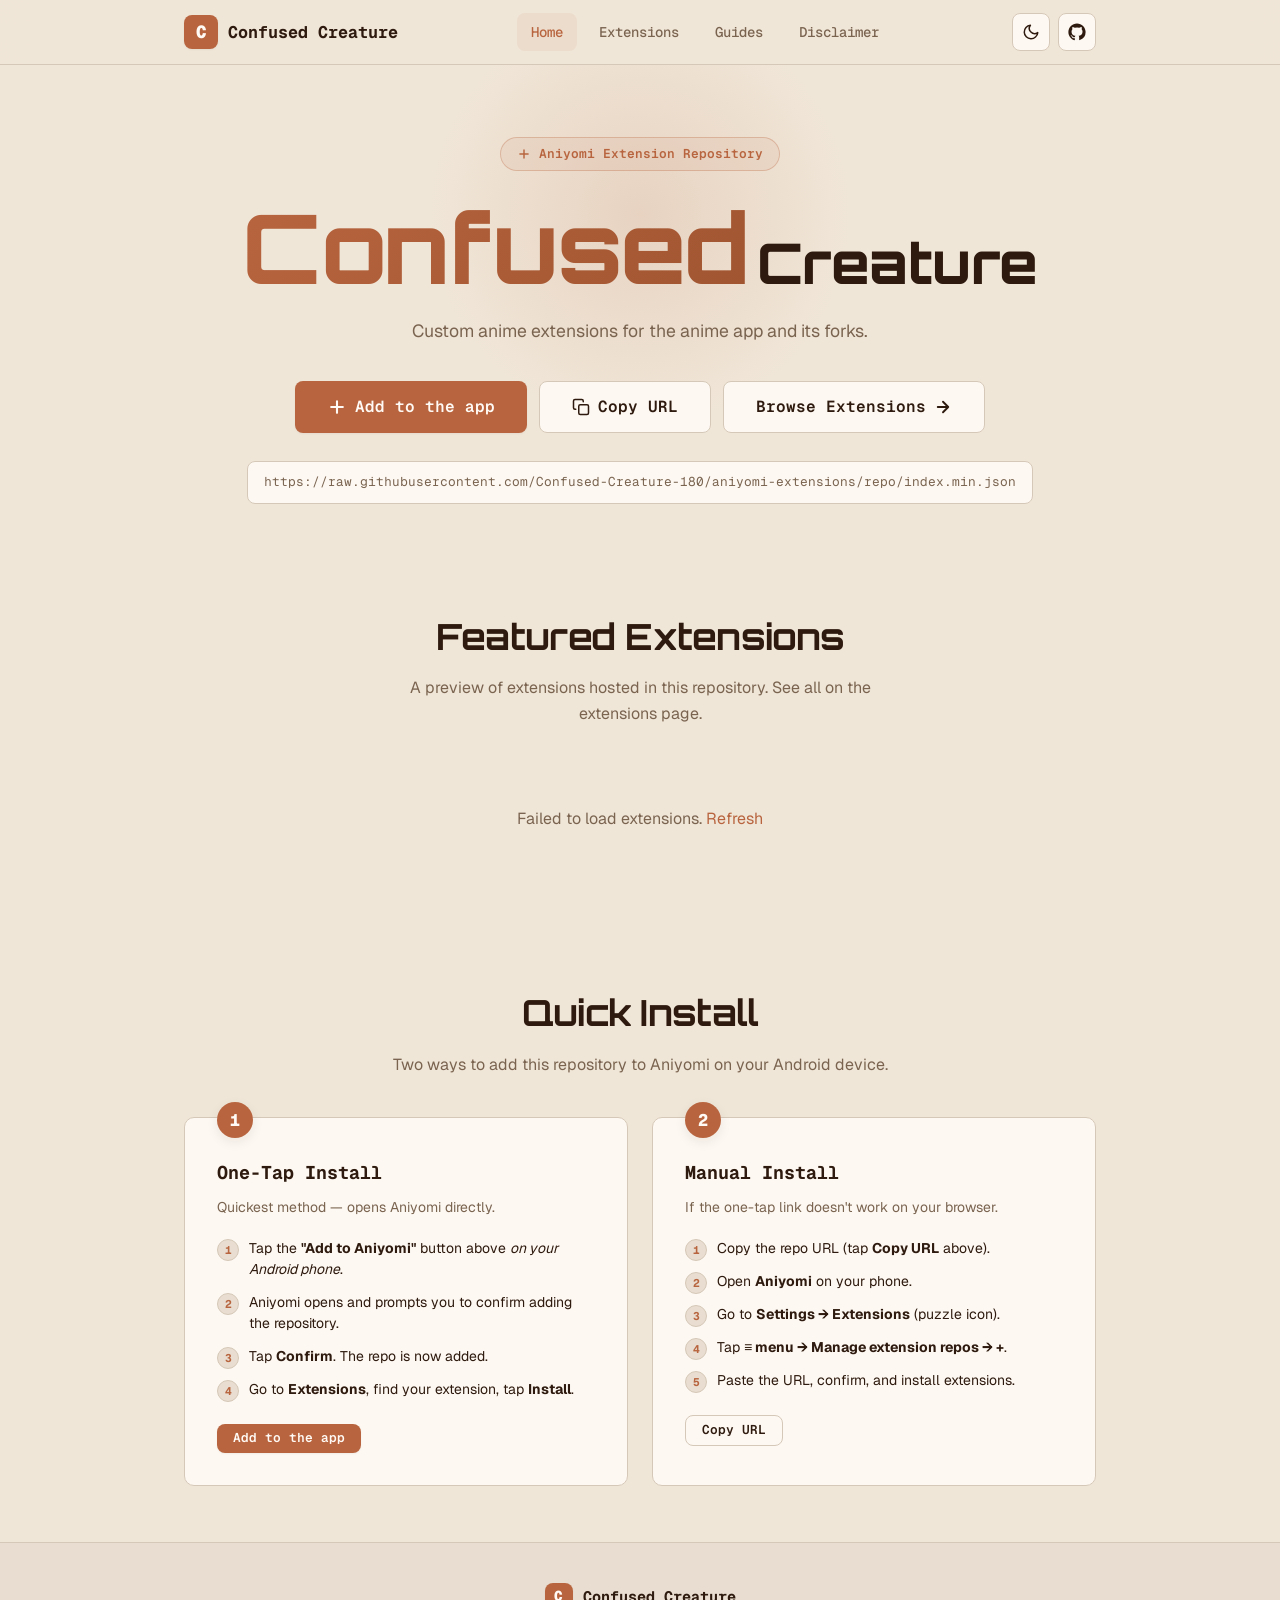
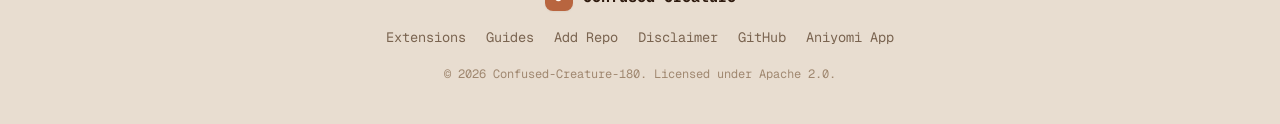
==== commit 7bc3a251: "docs: rebuild Pages site — multi-page, light/dark theme, downloads - 5 pages: home, extensions (grid" ====
--- a/docs/index.html
+++ b/docs/index.html
@@ -55,12 +55,12 @@
           <svg width="14" height="14" viewBox="0 0 24 24" fill="none" stroke="currentColor" stroke-width="2.5" stroke-linecap="round" stroke-linejoin="round"><path d="M12 5v14M5 12h14"/></svg>
           Aniyomi Extension Repository
         </div>
-        <h1>Confused Creature</h1>
-        <p class="hero-tagline">Custom anime extensions for the Aniyomi app. Add the repo once, install extensions with a tap, update automatically.</p>
+        <h1><span class="hero-word-big">Confused</span> <span class="hero-word">Creature</span></h1>
+        <p class="hero-tagline">Custom anime extensions for the anime app and its forks.</p>
         <div class="hero-actions">
           <a href="./add-repo.html" class="btn btn-primary btn-large">
             <svg width="20" height="20" viewBox="0 0 24 24" fill="none" stroke="currentColor" stroke-width="2.5" stroke-linecap="round" stroke-linejoin="round"><path d="M12 5v14M5 12h14"/></svg>
-            Add to Aniyomi
+            Add to the app
           </a>
           <button class="btn btn-secondary btn-large" data-copy="https://raw.githubusercontent.com/Confused-Creature-180/aniyomi-extensions/repo/index.min.json">
             <svg width="18" height="18" viewBox="0 0 24 24" fill="none" stroke="currentColor" stroke-width="2" stroke-linecap="round" stroke-linejoin="round"><rect x="9" y="9" width="13" height="13" rx="2" ry="2"/><path d="M5 15H4a2 2 0 0 1-2-2V4a2 2 0 0 1 2-2h9a2 2 0 0 1 2 2v1"/></svg>
@@ -93,44 +93,6 @@
       </div>
     </section>
 
-    <section class="section section-alt">
-      <div class="container">
-        <div class="section-header">
-          <h2>Why Use This Repo?</h2>
-        </div>
-        <div class="feature-grid">
-          <div class="feature-card">
-            <div class="feature-icon">
-              <svg viewBox="0 0 24 24" fill="none" stroke="currentColor" stroke-width="2" stroke-linecap="round" stroke-linejoin="round"><path d="M13 2L3 14h9l-1 8 10-12h-9l1-8z"/></svg>
-            </div>
-            <h3>Fast Updates</h3>
-            <p>Extensions are updated quickly when sites change. Bump the version, push, and users get the fix automatically.</p>
-          </div>
-          <div class="feature-card">
-            <div class="feature-icon">
-              <svg viewBox="0 0 24 24" fill="none" stroke="currentColor" stroke-width="2" stroke-linecap="round" stroke-linejoin="round"><path d="M12 22s8-4 8-10V5l-8-3-8 3v7c0 6 8 10 8 10z"/></svg>
-            </div>
-            <h3>Signed & Secure</h3>
-            <p>Every APK is signed with a dedicated keystore. Aniyomi verifies the signature fingerprint before installing.</p>
-          </div>
-          <div class="feature-card">
-            <div class="feature-icon">
-              <svg viewBox="0 0 24 24" fill="none" stroke="currentColor" stroke-width="2" stroke-linecap="round" stroke-linejoin="round"><path d="M21 15v4a2 2 0 0 1-2 2H5a2 2 0 0 1-2-2v-4M7 10l5 5 5-5M12 15V3"/></svg>
-            </div>
-            <h3>Easy Install</h3>
-            <p>One tap to add the repo. Browse extensions, install with a tap, and updates arrive automatically.</p>
-          </div>
-          <div class="feature-card">
-            <div class="feature-icon">
-              <svg viewBox="0 0 24 24" fill="none" stroke="currentColor" stroke-width="2" stroke-linecap="round" stroke-linejoin="round"><path d="M14 2H6a2 2 0 0 0-2 2v16a2 2 0 0 0 2 2h12a2 2 0 0 0 2-2V8z"/><polyline points="14 2 14 8 20 8"/></svg>
-            </div>
-            <h3>Open Source</h3>
-            <p>The repository structure, index format, and signing process are fully transparent and documented.</p>
-          </div>
-        </div>
-      </div>
-    </section>
-
     <section class="section">
       <div class="container">
         <div class="section-header">
@@ -148,7 +110,7 @@
               <li>Tap <strong>Confirm</strong>. The repo is now added.</li>
               <li>Go to <strong>Extensions</strong>, find your extension, tap <strong>Install</strong>.</li>
             </ol>
-            <a href="./add-repo.html" class="btn btn-primary btn-small">Add to Aniyomi</a>
+            <a href="./add-repo.html" class="btn btn-primary btn-small">Add to the app</a>
           </div>
           <div class="method-card">
             <div class="method-number">2</div>
--- a/docs/css/style.css
+++ b/docs/css/style.css
@@ -393,11 +393,25 @@
 
 .hero h1 {
   font-family: var(--font-display);
-  font-size: clamp(2.25rem, 5vw, 3.5rem);
   font-weight: 800;
   letter-spacing: -0.02em;
-  line-height: 1.15;
+  line-height: 1.1;
   margin-bottom: 16px;
+  color: var(--fg);
+}
+
+.hero-word-big {
+  font-size: clamp(3.5rem, 9vw, 6rem);
+  display: inline-block;
+  background: linear-gradient(135deg, var(--primary) 0%, var(--primary-hover) 100%);
+  -webkit-background-clip: text;
+  -webkit-text-fill-color: transparent;
+  background-clip: text;
+}
+
+.hero-word {
+  font-size: clamp(2.25rem, 5vw, 3.5rem);
+  display: inline-block;
   color: var(--fg);
 }
 
@@ -522,9 +536,17 @@
   height: 56px;
   border-radius: var(--radius-sm);
   flex-shrink: 0;
-  background: var(--bg-elevated);
-  object-fit: cover;
-  border: 1px solid var(--border);
+  background: linear-gradient(135deg, var(--bg-elevated), var(--surface-hover));
+  object-fit: contain;
+  padding: 8px;
+  border: 1px solid var(--border);
+  box-shadow: var(--shadow-sm);
+  transition: var(--transition);
+}
+
+.extension-card:hover .ext-icon {
+  transform: scale(1.05);
+  box-shadow: var(--shadow);
 }
 
 .card-title {
@@ -575,34 +597,51 @@
 }
 
 .card-meta {
-  display: grid;
-  gap: 8px;
+  display: flex;
+  flex-direction: column;
+  gap: 10px;
   padding-top: 12px;
   border-top: 1px solid var(--border);
   font-size: 0.8rem;
   font-family: var(--font-mono);
 }
 
-.meta-row {
+.meta-item {
+  display: flex;
+  flex-direction: column;
+  gap: 2px;
+}
+
+.meta-item-inline {
   display: flex;
   justify-content: space-between;
-  gap: 8px;
+  align-items: center;
+  gap: 12px;
 }
 
 .meta-label {
   color: var(--fg-dim);
   text-transform: uppercase;
   letter-spacing: 0.03em;
-  font-size: 0.7rem;
+  font-size: 0.65rem;
   font-weight: 600;
 }
 
 .meta-value {
   color: var(--fg);
+  font-size: 0.8rem;
+}
+
+.meta-item-inline .meta-value {
   text-align: right;
-  overflow: hidden;
-  text-overflow: ellipsis;
-  white-space: nowrap;
+  font-weight: 500;
+}
+
+.meta-value-wrap {
+  word-break: break-all;
+  line-height: 1.4;
+  font-size: 0.75rem;
+  color: var(--fg-muted);
 }
 
 .meta-value a {
@@ -1158,3 +1197,146 @@
   background-size: 24px 24px;
   background-position: 0 0, 12px 12px;
 }
+
+/* ============================================
+   Animations — smooth, beautiful, staggered
+   ============================================ */
+
+/* Fade in + slide up (used for cards + sections) */
+@keyframes fadeInUp {
+  from {
+    opacity: 0;
+    transform: translateY(24px);
+  }
+  to {
+    opacity: 1;
+    transform: translateY(0);
+  }
+}
+
+/* Fade in (used for sections that don't need to slide) */
+@keyframes fadeIn {
+  from { opacity: 0; }
+  to { opacity: 1; }
+}
+
+/* Scale in (used for hero badge) */
+@keyframes scaleIn {
+  from {
+    opacity: 0;
+    transform: scale(0.9);
+  }
+  to {
+    opacity: 1;
+    transform: scale(1);
+  }
+}
+
+/* Slide down (used for header) */
+@keyframes slideDown {
+  from {
+    opacity: 0;
+    transform: translateY(-100%);
+  }
+  to {
+    opacity: 1;
+    transform: translateY(0);
+  }
+}
+
+/* Apply entrance animations */
+.site-header {
+  animation: slideDown 0.4s ease forwards;
+}
+
+.hero-badge {
+  animation: scaleIn 0.5s ease 0.1s both;
+}
+
+.hero h1 {
+  animation: fadeInUp 0.6s ease 0.2s both;
+}
+
+.hero-tagline {
+  animation: fadeInUp 0.6s ease 0.35s both;
+}
+
+.hero-actions {
+  animation: fadeInUp 0.6s ease 0.5s both;
+}
+
+.repo-url-box {
+  animation: fadeInUp 0.6s ease 0.65s both;
+}
+
+.section {
+  animation: fadeInUp 0.6s ease both;
+}
+
+.section-header {
+  animation: fadeInUp 0.5s ease both;
+}
+
+.extension-card {
+  opacity: 0;
+  animation: fadeInUp 0.5s ease forwards;
+}
+
+.method-card {
+  opacity: 0;
+  animation: fadeInUp 0.5s ease forwards;
+}
+
+.guide-item {
+  opacity: 0;
+  animation: fadeInUp 0.4s ease forwards;
+}
+
+.disclaimer-item {
+  opacity: 0;
+  animation: fadeInUp 0.4s ease forwards;
+}
+
+/* Stagger guide items */
+.guide-item:nth-child(1) { animation-delay: 0.05s; }
+.guide-item:nth-child(2) { animation-delay: 0.10s; }
+.guide-item:nth-child(3) { animation-delay: 0.15s; }
+.guide-item:nth-child(4) { animation-delay: 0.20s; }
+.guide-item:nth-child(5) { animation-delay: 0.25s; }
+.guide-item:nth-child(6) { animation-delay: 0.30s; }
+
+/* Stagger disclaimer items */
+.disclaimer-item:nth-child(1) { animation-delay: 0.05s; }
+.disclaimer-item:nth-child(2) { animation-delay: 0.10s; }
+.disclaimer-item:nth-child(3) { animation-delay: 0.15s; }
+.disclaimer-item:nth-child(4) { animation-delay: 0.20s; }
+.disclaimer-item:nth-child(5) { animation-delay: 0.25s; }
+.disclaimer-item:nth-child(6) { animation-delay: 0.30s; }
+.disclaimer-item:nth-child(7) { animation-delay: 0.35s; }
+.disclaimer-item:nth-child(8) { animation-delay: 0.40s; }
+.disclaimer-item:nth-child(9) { animation-delay: 0.45s; }
+.disclaimer-item:nth-child(10) { animation-delay: 0.50s; }
+
+/* Stagger method cards */
+.method-card:nth-child(1) { animation-delay: 0.1s; }
+.method-card:nth-child(2) { animation-delay: 0.2s; }
+
+/* Smooth theme transition — only during toggle */
+body.theme-transitioning,
+body.theme-transitioning *,
+body.theme-transitioning *::before,
+body.theme-transitioning *::after {
+  transition: background-color 0.4s ease, border-color 0.4s ease,
+              color 0.4s ease, fill 0.4s ease, stroke 0.4s ease,
+              box-shadow 0.4s ease !important;
+}
+
+/* Respect reduced motion preference */
+@media (prefers-reduced-motion: reduce) {
+  *, *::before, *::after {
+    animation-duration: 0.01ms !important;
+    animation-iteration-count: 1 !important;
+    transition-duration: 0.01ms !important;
+    scroll-behavior: auto !important;
+  }
+}
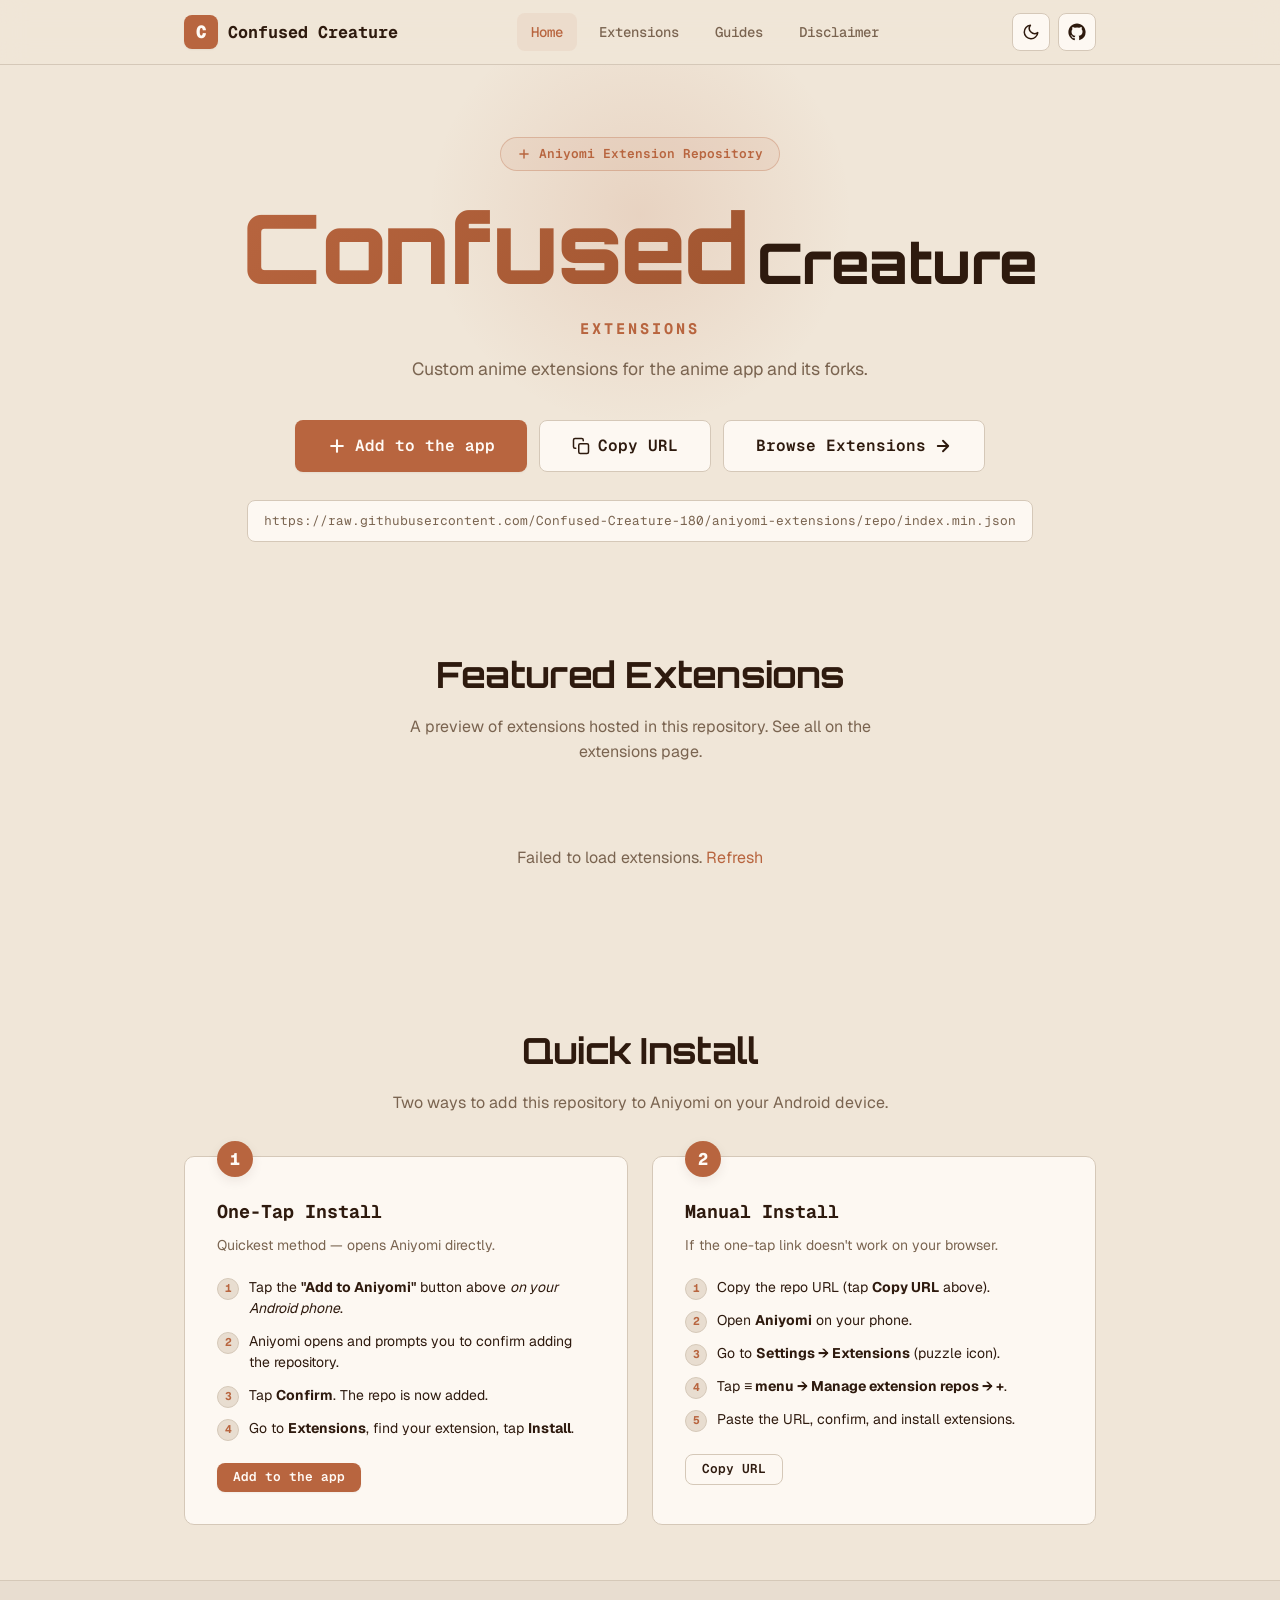
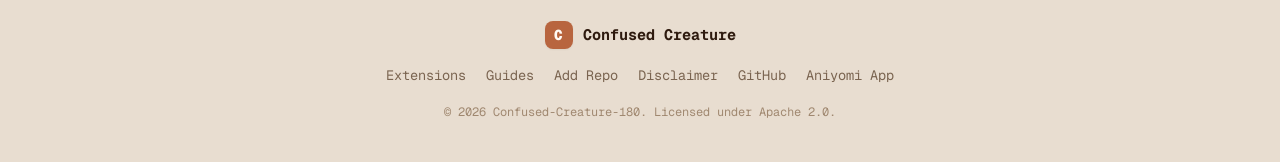
==== commit 4f3826e9: "docs: rebuild Pages site — multi-page, light/dark theme, downloads - 5 pages: home, extensions (grid" ====
--- a/docs/index.html
+++ b/docs/index.html
@@ -56,6 +56,7 @@
           Aniyomi Extension Repository
         </div>
         <h1><span class="hero-word-big">Confused</span> <span class="hero-word">Creature</span></h1>
+        <p class="hero-subtitle">Extensions</p>
         <p class="hero-tagline">Custom anime extensions for the anime app and its forks.</p>
         <div class="hero-actions">
           <a href="./add-repo.html" class="btn btn-primary btn-large">
@@ -80,7 +81,7 @@
 
     <section class="section">
       <div class="container">
-        <div class="section-header">
+        <div class="section-header reveal reveal-up">
           <h2>Featured Extensions</h2>
           <p class="section-subtitle">A preview of extensions hosted in this repository. See all on the extensions page.</p>
         </div>
@@ -95,12 +96,12 @@
 
     <section class="section">
       <div class="container">
-        <div class="section-header">
+        <div class="section-header reveal reveal-up">
           <h2>Quick Install</h2>
           <p class="section-subtitle">Two ways to add this repository to Aniyomi on your Android device.</p>
         </div>
         <div class="install-methods">
-          <div class="method-card">
+          <div class="method-card reveal reveal-left" data-delay="1">
             <div class="method-number">1</div>
             <h3>One-Tap Install</h3>
             <p class="method-desc">Quickest method — opens Aniyomi directly.</p>
@@ -112,7 +113,7 @@
             </ol>
             <a href="./add-repo.html" class="btn btn-primary btn-small">Add to the app</a>
           </div>
-          <div class="method-card">
+          <div class="method-card reveal reveal-right" data-delay="2">
             <div class="method-number">2</div>
             <h3>Manual Install</h3>
             <p class="method-desc">If the one-tap link doesn't work on your browser.</p>
--- a/docs/css/style.css
+++ b/docs/css/style.css
@@ -413,6 +413,16 @@
   font-size: clamp(2.25rem, 5vw, 3.5rem);
   display: inline-block;
   color: var(--fg);
+}
+
+.hero-subtitle {
+  font-family: var(--font-mono);
+  font-size: 0.95rem;
+  font-weight: 700;
+  color: var(--primary);
+  text-transform: uppercase;
+  letter-spacing: 0.2em;
+  margin-bottom: 14px;
 }
 
 .hero-tagline {
@@ -1269,57 +1279,10 @@
   animation: fadeInUp 0.6s ease 0.65s both;
 }
 
-.section {
-  animation: fadeInUp 0.6s ease both;
-}
-
+/* Below-fold content uses scroll-triggered reveal (see .reveal system below) */
 .section-header {
-  animation: fadeInUp 0.5s ease both;
-}
-
-.extension-card {
-  opacity: 0;
-  animation: fadeInUp 0.5s ease forwards;
-}
-
-.method-card {
-  opacity: 0;
-  animation: fadeInUp 0.5s ease forwards;
-}
-
-.guide-item {
-  opacity: 0;
-  animation: fadeInUp 0.4s ease forwards;
-}
-
-.disclaimer-item {
-  opacity: 0;
-  animation: fadeInUp 0.4s ease forwards;
-}
-
-/* Stagger guide items */
-.guide-item:nth-child(1) { animation-delay: 0.05s; }
-.guide-item:nth-child(2) { animation-delay: 0.10s; }
-.guide-item:nth-child(3) { animation-delay: 0.15s; }
-.guide-item:nth-child(4) { animation-delay: 0.20s; }
-.guide-item:nth-child(5) { animation-delay: 0.25s; }
-.guide-item:nth-child(6) { animation-delay: 0.30s; }
-
-/* Stagger disclaimer items */
-.disclaimer-item:nth-child(1) { animation-delay: 0.05s; }
-.disclaimer-item:nth-child(2) { animation-delay: 0.10s; }
-.disclaimer-item:nth-child(3) { animation-delay: 0.15s; }
-.disclaimer-item:nth-child(4) { animation-delay: 0.20s; }
-.disclaimer-item:nth-child(5) { animation-delay: 0.25s; }
-.disclaimer-item:nth-child(6) { animation-delay: 0.30s; }
-.disclaimer-item:nth-child(7) { animation-delay: 0.35s; }
-.disclaimer-item:nth-child(8) { animation-delay: 0.40s; }
-.disclaimer-item:nth-child(9) { animation-delay: 0.45s; }
-.disclaimer-item:nth-child(10) { animation-delay: 0.50s; }
-
-/* Stagger method cards */
-.method-card:nth-child(1) { animation-delay: 0.1s; }
-.method-card:nth-child(2) { animation-delay: 0.2s; }
+  /* scroll reveal handles this */
+}
 
 /* Smooth theme transition — only during toggle */
 body.theme-transitioning,
@@ -1331,6 +1294,43 @@
               box-shadow 0.4s ease !important;
 }
 
+/* ============================================
+   Scroll Reveal System
+   Elements start hidden, animate in when scrolled
+   into view, and replay when scrolled back + forth.
+   ============================================ */
+
+.reveal {
+  opacity: 0;
+  transition: opacity 0.6s cubic-bezier(0.25, 0.46, 0.45, 0.94),
+              transform 0.6s cubic-bezier(0.25, 0.46, 0.45, 0.94);
+  will-change: opacity, transform;
+}
+
+/* Direction variants — elements slide in from different sides */
+.reveal-up    { transform: translateY(48px); }
+.reveal-left  { transform: translateX(-64px); }
+.reveal-right { transform: translateX(64px); }
+.reveal-scale { transform: scale(0.9); }
+
+/* Revealed state — element is in viewport */
+.reveal.revealed {
+  opacity: 1;
+  transform: translate(0, 0) scale(1);
+}
+
+/* Staggered delays for groups of reveal elements */
+.reveal[data-delay="1"]  { transition-delay: 0.08s; }
+.reveal[data-delay="2"]  { transition-delay: 0.16s; }
+.reveal[data-delay="3"]  { transition-delay: 0.24s; }
+.reveal[data-delay="4"]  { transition-delay: 0.32s; }
+.reveal[data-delay="5"]  { transition-delay: 0.40s; }
+.reveal[data-delay="6"]  { transition-delay: 0.48s; }
+.reveal[data-delay="7"]  { transition-delay: 0.56s; }
+.reveal[data-delay="8"]  { transition-delay: 0.64s; }
+.reveal[data-delay="9"]  { transition-delay: 0.72s; }
+.reveal[data-delay="10"] { transition-delay: 0.80s; }
+
 /* Respect reduced motion preference */
 @media (prefers-reduced-motion: reduce) {
   *, *::before, *::after {
@@ -1339,4 +1339,9 @@
     transition-duration: 0.01ms !important;
     scroll-behavior: auto !important;
   }
-}
+
+  .reveal {
+    opacity: 1 !important;
+    transform: none !important;
+  }
+}
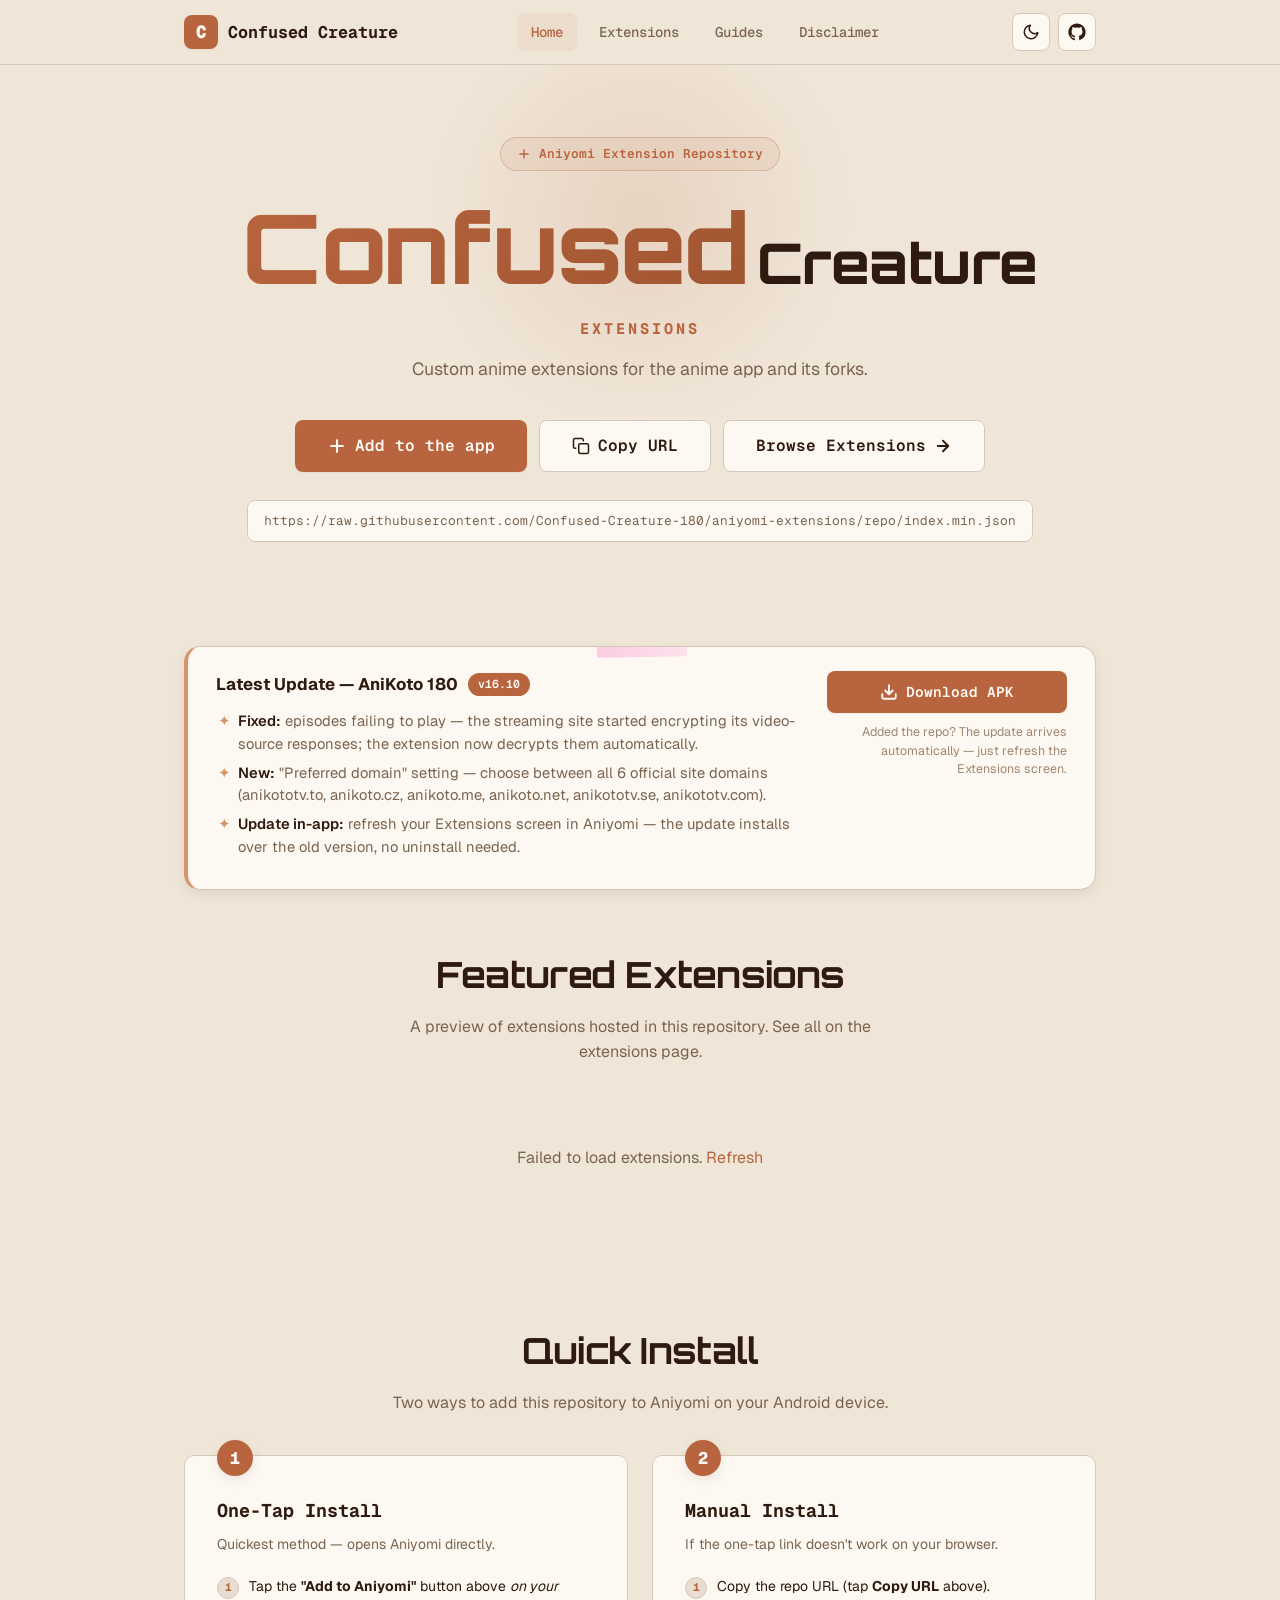
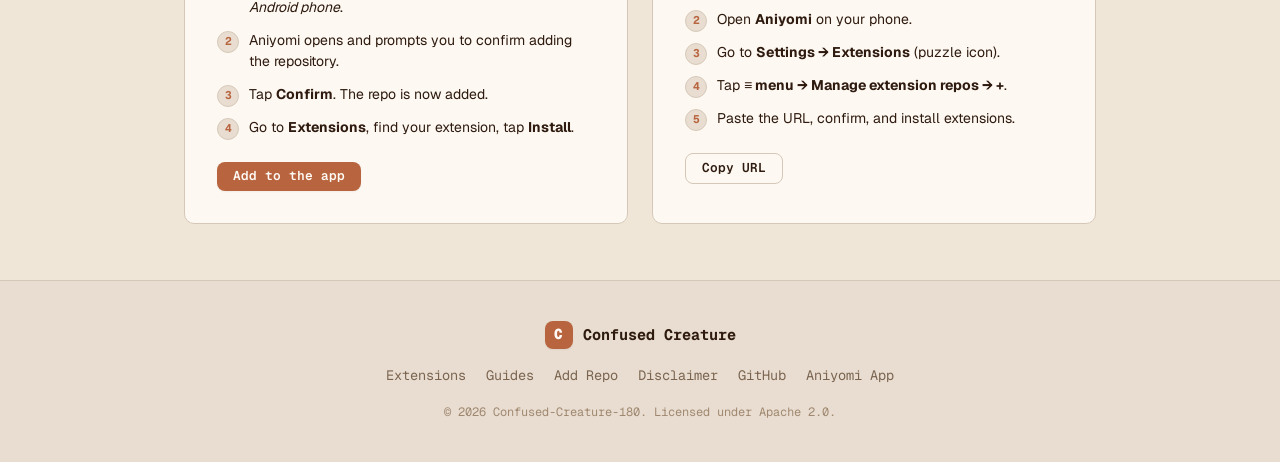
==== commit 1c8339c1: "Pages: Latest Update banner (v16.10) + cache-busted index fetch - New 'Latest Update' release banner" ====
--- a/docs/index.html
+++ b/docs/index.html
@@ -79,6 +79,32 @@
       <div class="hero-glow"></div>
     </section>
 
+    <!-- Latest Update banner (auto-synced with the repo index by app.js) -->
+    <section class="section" style="padding-bottom:0;">
+      <div class="container">
+        <div class="whatsnew reveal reveal-up">
+          <div class="whatsnew-main">
+            <div class="whatsnew-title">
+              <h3>Latest Update — <span id="whatsnew-name">AniKoto 180</span></h3>
+              <span class="whatsnew-badge" id="whatsnew-version">v16.10</span>
+            </div>
+            <ul class="whatsnew-list">
+              <li><strong>Fixed:</strong> episodes failing to play — the streaming site started encrypting its video-source responses; the extension now decrypts them automatically.</li>
+              <li><strong>New:</strong> "Preferred domain" setting — choose between all 6 official site domains (anikototv.to, anikoto.cz, anikoto.me, anikoto.net, anikototv.se, anikototv.com).</li>
+              <li><strong>Update in-app:</strong> refresh your Extensions screen in Aniyomi — the update installs over the old version, no uninstall needed.</li>
+            </ul>
+          </div>
+          <div class="whatsnew-actions">
+            <a id="whatsnew-dl" href="https://raw.githubusercontent.com/Confused-Creature-180/aniyomi-extensions/repo/apk/aniyomi-en.anikoto180-v16.10-release.apk" class="btn btn-primary">
+              <svg width="18" height="18" viewBox="0 0 24 24" fill="none" stroke="currentColor" stroke-width="2.5" stroke-linecap="round" stroke-linejoin="round"><path d="M21 15v4a2 2 0 0 1-2 2H5a2 2 0 0 1-2-2v-4M7 10l5 5 5-5M12 15V3"/></svg>
+              Download APK
+            </a>
+            <p class="whatsnew-note">Added the repo? The update arrives automatically — just refresh the Extensions screen.</p>
+          </div>
+        </div>
+      </div>
+    </section>
+
     <section class="section">
       <div class="container">
         <div class="section-header reveal reveal-up">
--- a/docs/css/style.css
+++ b/docs/css/style.css
@@ -407,12 +407,29 @@
   -webkit-background-clip: text;
   -webkit-text-fill-color: transparent;
   background-clip: text;
+  /* Subtle continuous hover — gentle vertical float on the "Confused" word.
+     Applied to the span (not the h1) so it composes cleanly with the h1's
+     fadeInUp entrance animation rather than replacing it. */
+  animation: heroHover 4s ease-in-out infinite;
 }
 
 .hero-word {
   font-size: clamp(2.25rem, 5vw, 3.5rem);
   display: inline-block;
   color: var(--fg);
+  /* Same hover as .hero-word-big but offset by 0.6s so the two words breathe
+     slightly out of phase — feels alive rather than mechanical. */
+  animation: heroHover 4s ease-in-out infinite;
+  animation-delay: 0.6s;
+}
+
+/* Subtle hovering float for the hero title words.
+   Range: -4px to +4px vertical translation (8px total travel).
+   Ease-in-out + 4s duration = slow, gentle bob — "slight" per user request.
+   Disabled automatically under prefers-reduced-motion (see global rule at end of file). */
+@keyframes heroHover {
+  0%, 100% { transform: translateY(0); }
+  50%      { transform: translateY(-4px); }
 }
 
 .hero-subtitle {
@@ -1345,3 +1362,127 @@
     transform: none !important;
   }
 }
+
+/* ============================================
+   Latest Update banner ("What's New")
+   Auto-synced with the repo index via app.js
+   ============================================ */
+.whatsnew {
+  position: relative;
+  display: flex;
+  flex-wrap: wrap;
+  align-items: flex-start;
+  justify-content: space-between;
+  gap: 20px;
+  padding: 24px 28px;
+  background: var(--surface);
+  border: 1px solid var(--border);
+  border-left: 4px solid var(--notebook-margin);
+  border-radius: var(--radius-lg);
+  box-shadow: var(--shadow);
+  overflow: hidden;
+}
+
+/* washi-tape accent, matching the notebook design system */
+.whatsnew::before {
+  content: '';
+  position: absolute;
+  top: -8px;
+  left: 50%;
+  transform: translateX(-50%) rotate(-1deg);
+  width: 90px;
+  height: 18px;
+  background: var(--washi-tape);
+  opacity: 0.55;
+  border-radius: 2px;
+}
+
+.whatsnew-main {
+  flex: 1 1 380px;
+  min-width: 0;
+}
+
+.whatsnew-title {
+  display: flex;
+  align-items: center;
+  flex-wrap: wrap;
+  gap: 10px;
+}
+
+.whatsnew-title h3 {
+  margin: 0;
+  font-size: 1.05rem;
+  font-weight: 700;
+  color: var(--fg);
+}
+
+.whatsnew-badge {
+  font-family: var(--font-mono);
+  font-size: 0.72rem;
+  font-weight: 600;
+  padding: 2px 10px;
+  border-radius: var(--radius-full);
+  color: var(--primary-fg);
+  background: var(--primary);
+  white-space: nowrap;
+}
+
+.whatsnew-list {
+  margin: 12px 0 0;
+  padding: 0;
+  list-style: none;
+  font-size: 0.92rem;
+  line-height: 1.55;
+  color: var(--fg-muted);
+}
+
+.whatsnew-list li {
+  position: relative;
+  margin: 6px 0;
+  padding-left: 22px;
+}
+
+.whatsnew-list li::before {
+  content: '\2726';
+  position: absolute;
+  left: 2px;
+  color: var(--notebook-margin);
+}
+
+.whatsnew-list strong {
+  color: var(--fg);
+  font-weight: 600;
+}
+
+.whatsnew-actions {
+  display: flex;
+  flex-direction: column;
+  gap: 10px;
+  flex: 0 0 auto;
+}
+
+.whatsnew-note {
+  margin: 0;
+  max-width: 240px;
+  font-size: 0.78rem;
+  line-height: 1.5;
+  color: var(--fg-dim);
+  text-align: right;
+}
+
+@media (max-width: 640px) {
+  .whatsnew {
+    flex-direction: column;
+    padding: 20px;
+  }
+  .whatsnew-actions {
+    width: 100%;
+  }
+  .whatsnew-actions .btn {
+    justify-content: center;
+  }
+  .whatsnew-note {
+    max-width: none;
+    text-align: left;
+  }
+}
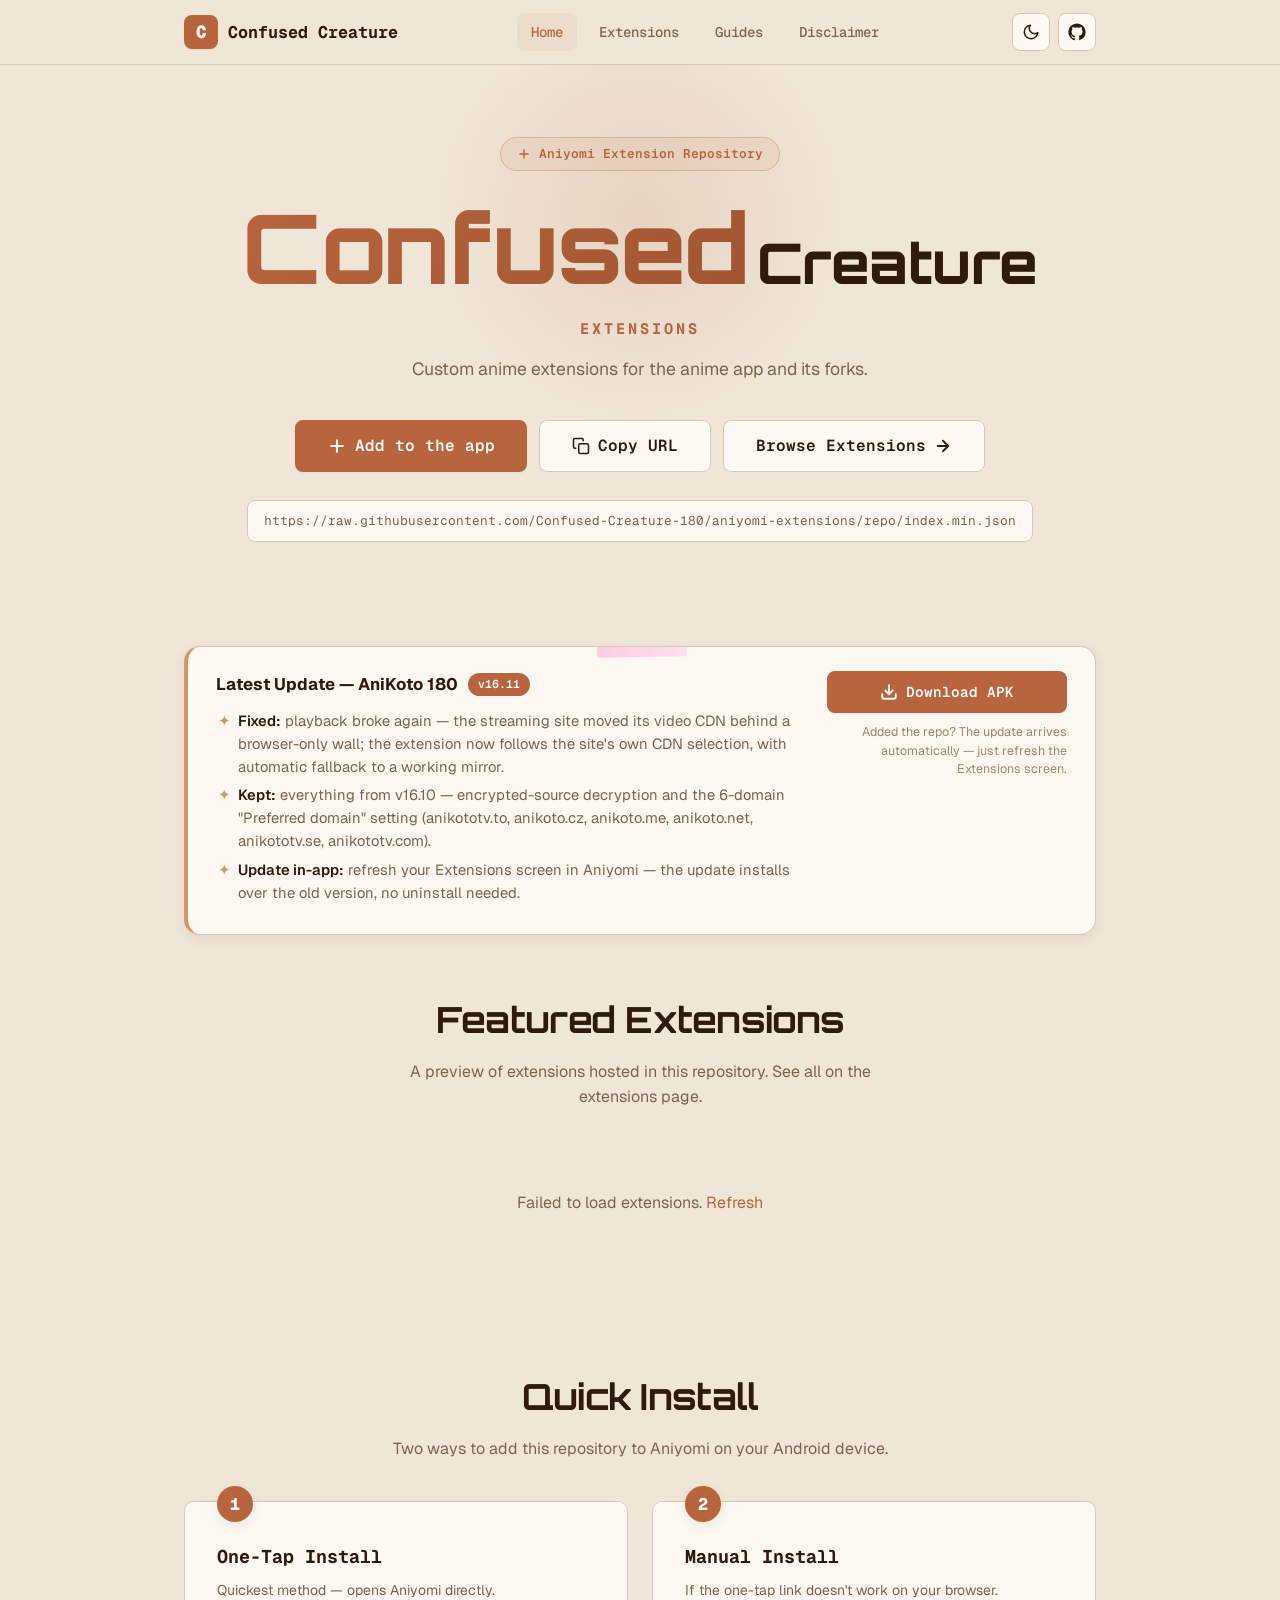
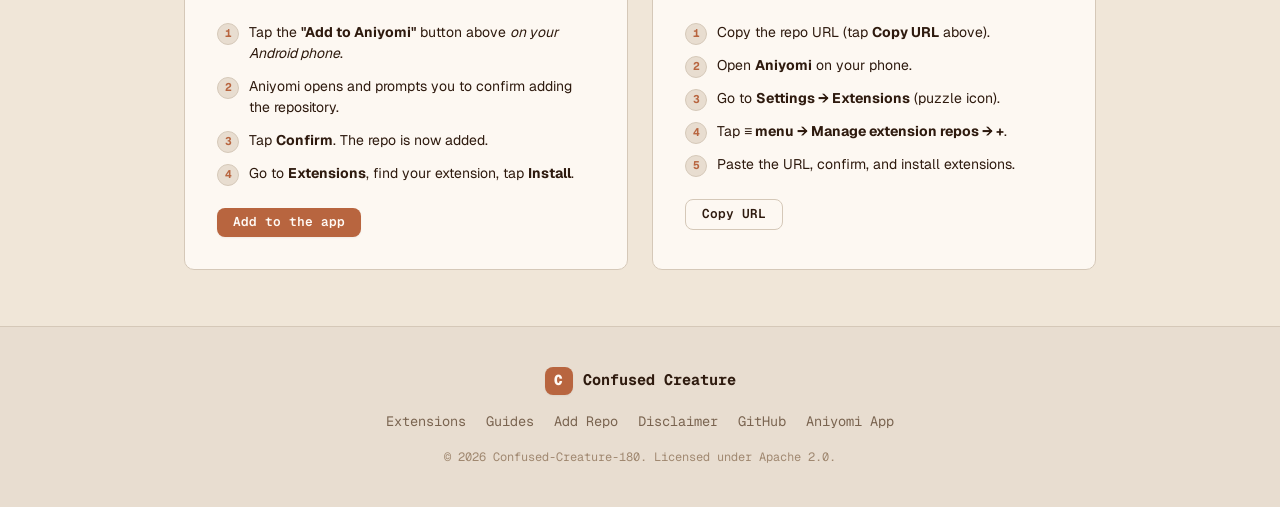
==== commit e4f160d6: "Pages + apk/: AniKoto 180 v16.11 (megaplay CDN-rotation playback fix) - apk/: v16.11 added alongside" ====
--- a/docs/index.html
+++ b/docs/index.html
@@ -86,16 +86,16 @@
           <div class="whatsnew-main">
             <div class="whatsnew-title">
               <h3>Latest Update — <span id="whatsnew-name">AniKoto 180</span></h3>
-              <span class="whatsnew-badge" id="whatsnew-version">v16.10</span>
+              <span class="whatsnew-badge" id="whatsnew-version">v16.11</span>
             </div>
             <ul class="whatsnew-list">
-              <li><strong>Fixed:</strong> episodes failing to play — the streaming site started encrypting its video-source responses; the extension now decrypts them automatically.</li>
-              <li><strong>New:</strong> "Preferred domain" setting — choose between all 6 official site domains (anikototv.to, anikoto.cz, anikoto.me, anikoto.net, anikototv.se, anikototv.com).</li>
+              <li><strong>Fixed:</strong> playback broke again — the streaming site moved its video CDN behind a browser-only wall; the extension now follows the site's own CDN selection, with automatic fallback to a working mirror.</li>
+              <li><strong>Kept:</strong> everything from v16.10 — encrypted-source decryption and the 6-domain "Preferred domain" setting (anikototv.to, anikoto.cz, anikoto.me, anikoto.net, anikototv.se, anikototv.com).</li>
               <li><strong>Update in-app:</strong> refresh your Extensions screen in Aniyomi — the update installs over the old version, no uninstall needed.</li>
             </ul>
           </div>
           <div class="whatsnew-actions">
-            <a id="whatsnew-dl" href="https://raw.githubusercontent.com/Confused-Creature-180/aniyomi-extensions/repo/apk/aniyomi-en.anikoto180-v16.10-release.apk" class="btn btn-primary">
+            <a id="whatsnew-dl" href="https://raw.githubusercontent.com/Confused-Creature-180/aniyomi-extensions/repo/apk/aniyomi-en.anikoto180-v16.11-release.apk" class="btn btn-primary">
               <svg width="18" height="18" viewBox="0 0 24 24" fill="none" stroke="currentColor" stroke-width="2.5" stroke-linecap="round" stroke-linejoin="round"><path d="M21 15v4a2 2 0 0 1-2 2H5a2 2 0 0 1-2-2v-4M7 10l5 5 5-5M12 15V3"/></svg>
               Download APK
             </a>
--- a/docs/css/style.css
+++ b/docs/css/style.css
@@ -1486,3 +1486,38 @@
     text-align: left;
   }
 }
+
+/* ============================================
+   Mobile overflow hardening
+   (long repo URL + minmax grid + stray strays)
+   ============================================ */
+
+/* Grid can overflow narrow screens: cap the min track to the container width */
+.install-methods {
+  grid-template-columns: repeat(auto-fit, minmax(min(320px, 100%), 1fr));
+}
+
+.method-card {
+  min-width: 0;
+  max-width: 100%;
+}
+
+/* Let the long repo URL wrap on small screens instead of pushing the page wide */
+.repo-url-box {
+  max-width: 100%;
+}
+
+@media (max-width: 640px) {
+  .repo-url-box code {
+    white-space: normal;
+    overflow-wrap: anywhere;
+    text-align: left;
+  }
+}
+
+/* Safety net: never show a horizontal scrollbar for stray decorations.
+   `clip` (unlike `hidden`) doesn't create a scroll container. */
+html,
+body {
+  overflow-x: clip;
+}
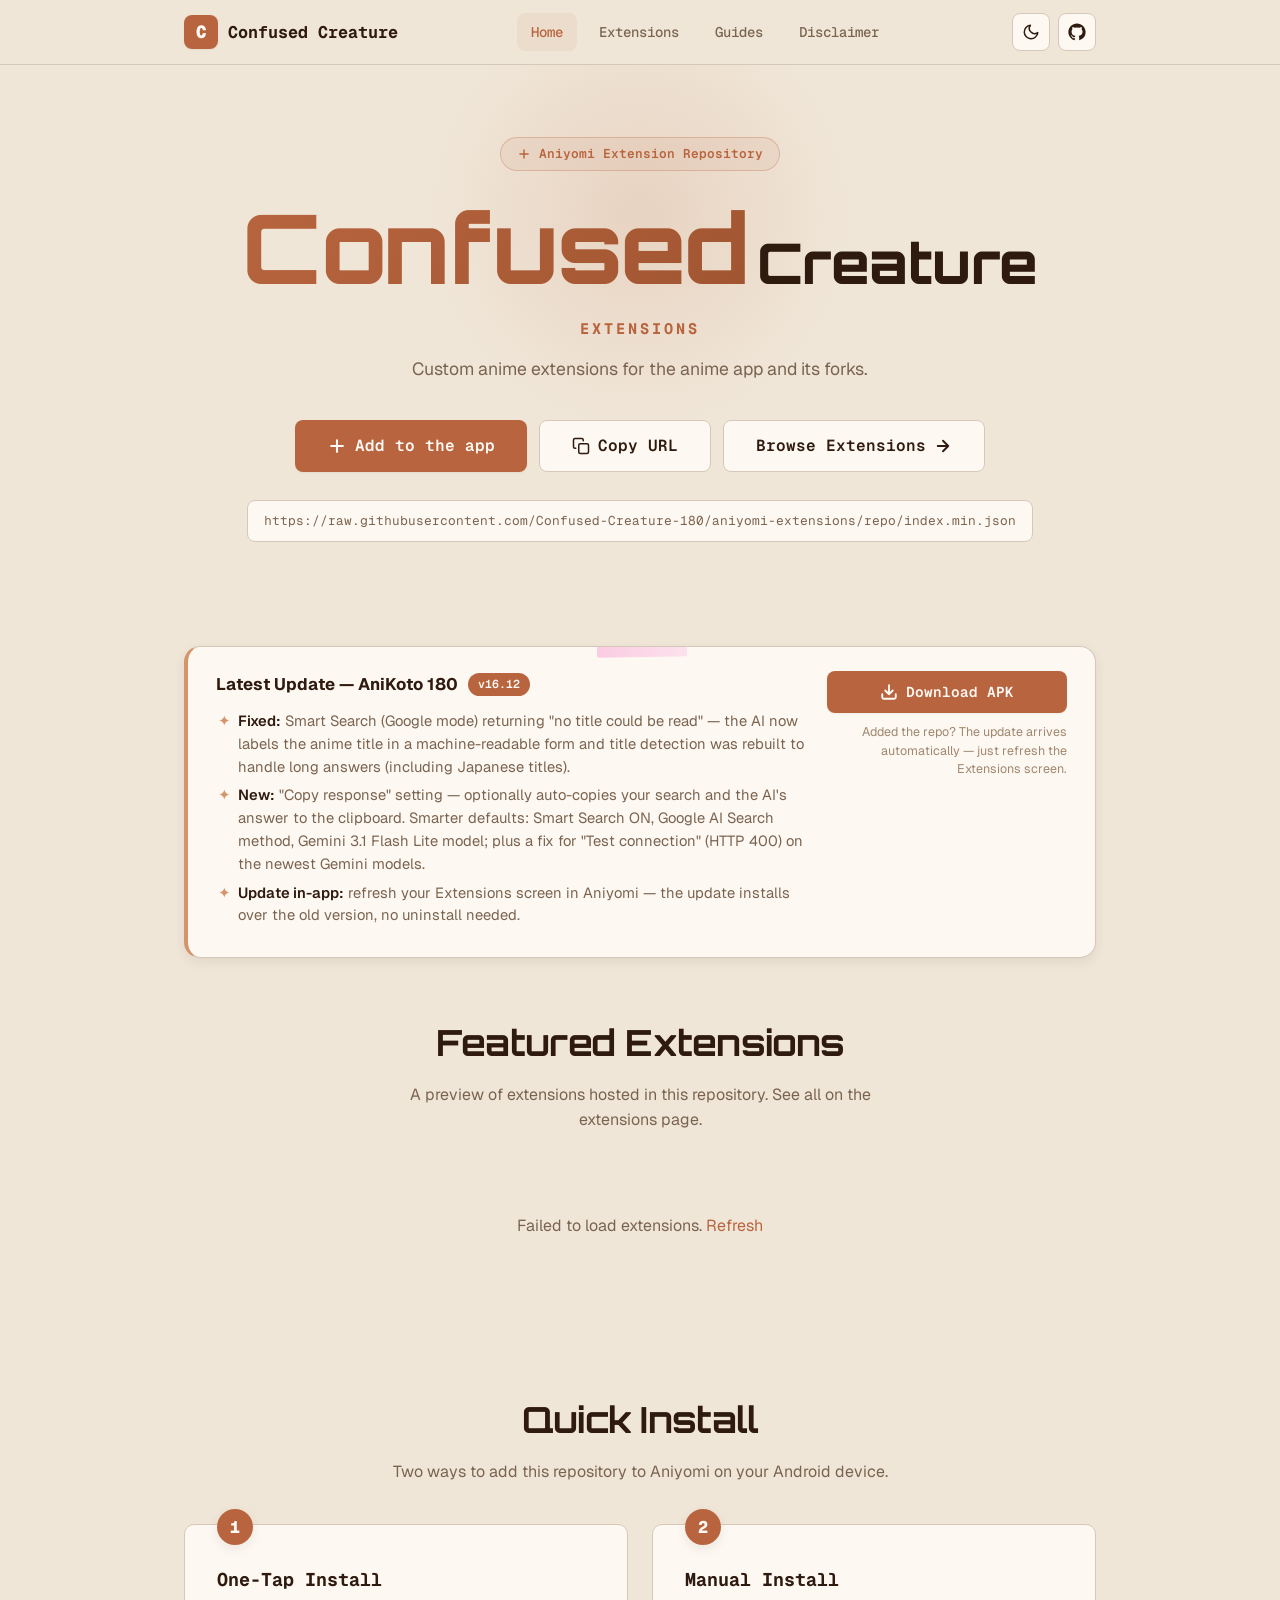
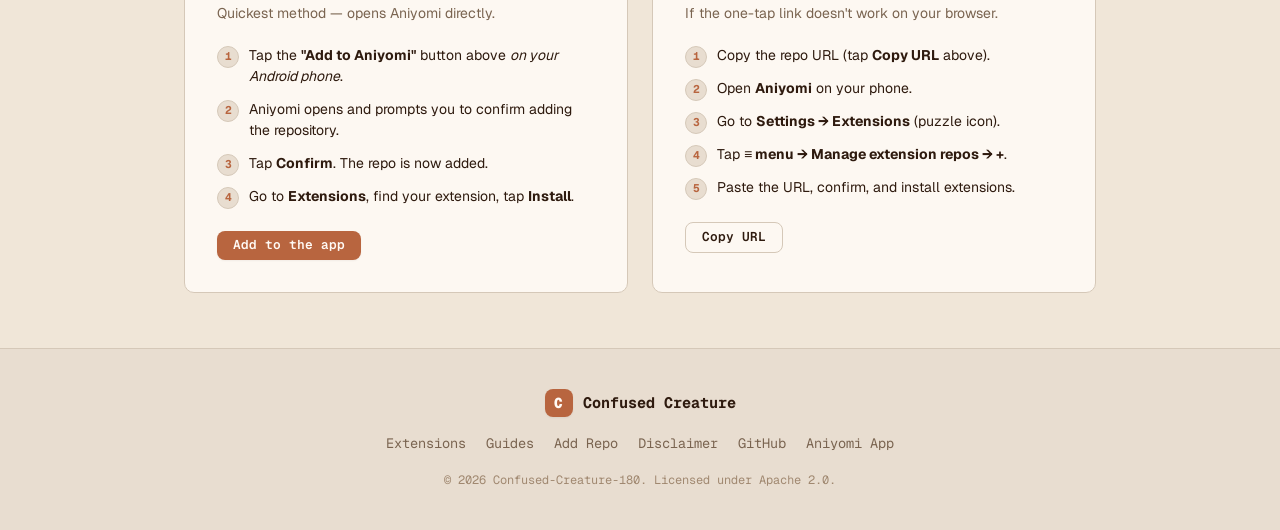
==== commit 8cb181de: "Pages + apk/: AniKoto 180 v16.12 (Smart Search fixes: bracket title detection, Google-engine extract" ====
--- a/docs/index.html
+++ b/docs/index.html
@@ -86,16 +86,16 @@
           <div class="whatsnew-main">
             <div class="whatsnew-title">
               <h3>Latest Update — <span id="whatsnew-name">AniKoto 180</span></h3>
-              <span class="whatsnew-badge" id="whatsnew-version">v16.11</span>
+              <span class="whatsnew-badge" id="whatsnew-version">v16.12</span>
             </div>
             <ul class="whatsnew-list">
-              <li><strong>Fixed:</strong> playback broke again — the streaming site moved its video CDN behind a browser-only wall; the extension now follows the site's own CDN selection, with automatic fallback to a working mirror.</li>
-              <li><strong>Kept:</strong> everything from v16.10 — encrypted-source decryption and the 6-domain "Preferred domain" setting (anikototv.to, anikoto.cz, anikoto.me, anikoto.net, anikototv.se, anikototv.com).</li>
+              <li><strong>Fixed:</strong> Smart Search (Google mode) returning "no title could be read" — the AI now labels the anime title in a machine-readable form and title detection was rebuilt to handle long answers (including Japanese titles).</li>
+              <li><strong>New:</strong> "Copy response" setting — optionally auto-copies your search and the AI's answer to the clipboard. Smarter defaults: Smart Search ON, Google AI Search method, Gemini 3.1 Flash Lite model; plus a fix for "Test connection" (HTTP 400) on the newest Gemini models.</li>
               <li><strong>Update in-app:</strong> refresh your Extensions screen in Aniyomi — the update installs over the old version, no uninstall needed.</li>
             </ul>
           </div>
           <div class="whatsnew-actions">
-            <a id="whatsnew-dl" href="https://raw.githubusercontent.com/Confused-Creature-180/aniyomi-extensions/repo/apk/aniyomi-en.anikoto180-v16.11-release.apk" class="btn btn-primary">
+            <a id="whatsnew-dl" href="https://raw.githubusercontent.com/Confused-Creature-180/aniyomi-extensions/repo/apk/aniyomi-en.anikoto180-v16.12-release.apk" class="btn btn-primary">
               <svg width="18" height="18" viewBox="0 0 24 24" fill="none" stroke="currentColor" stroke-width="2.5" stroke-linecap="round" stroke-linejoin="round"><path d="M21 15v4a2 2 0 0 1-2 2H5a2 2 0 0 1-2-2v-4M7 10l5 5 5-5M12 15V3"/></svg>
               Download APK
             </a>
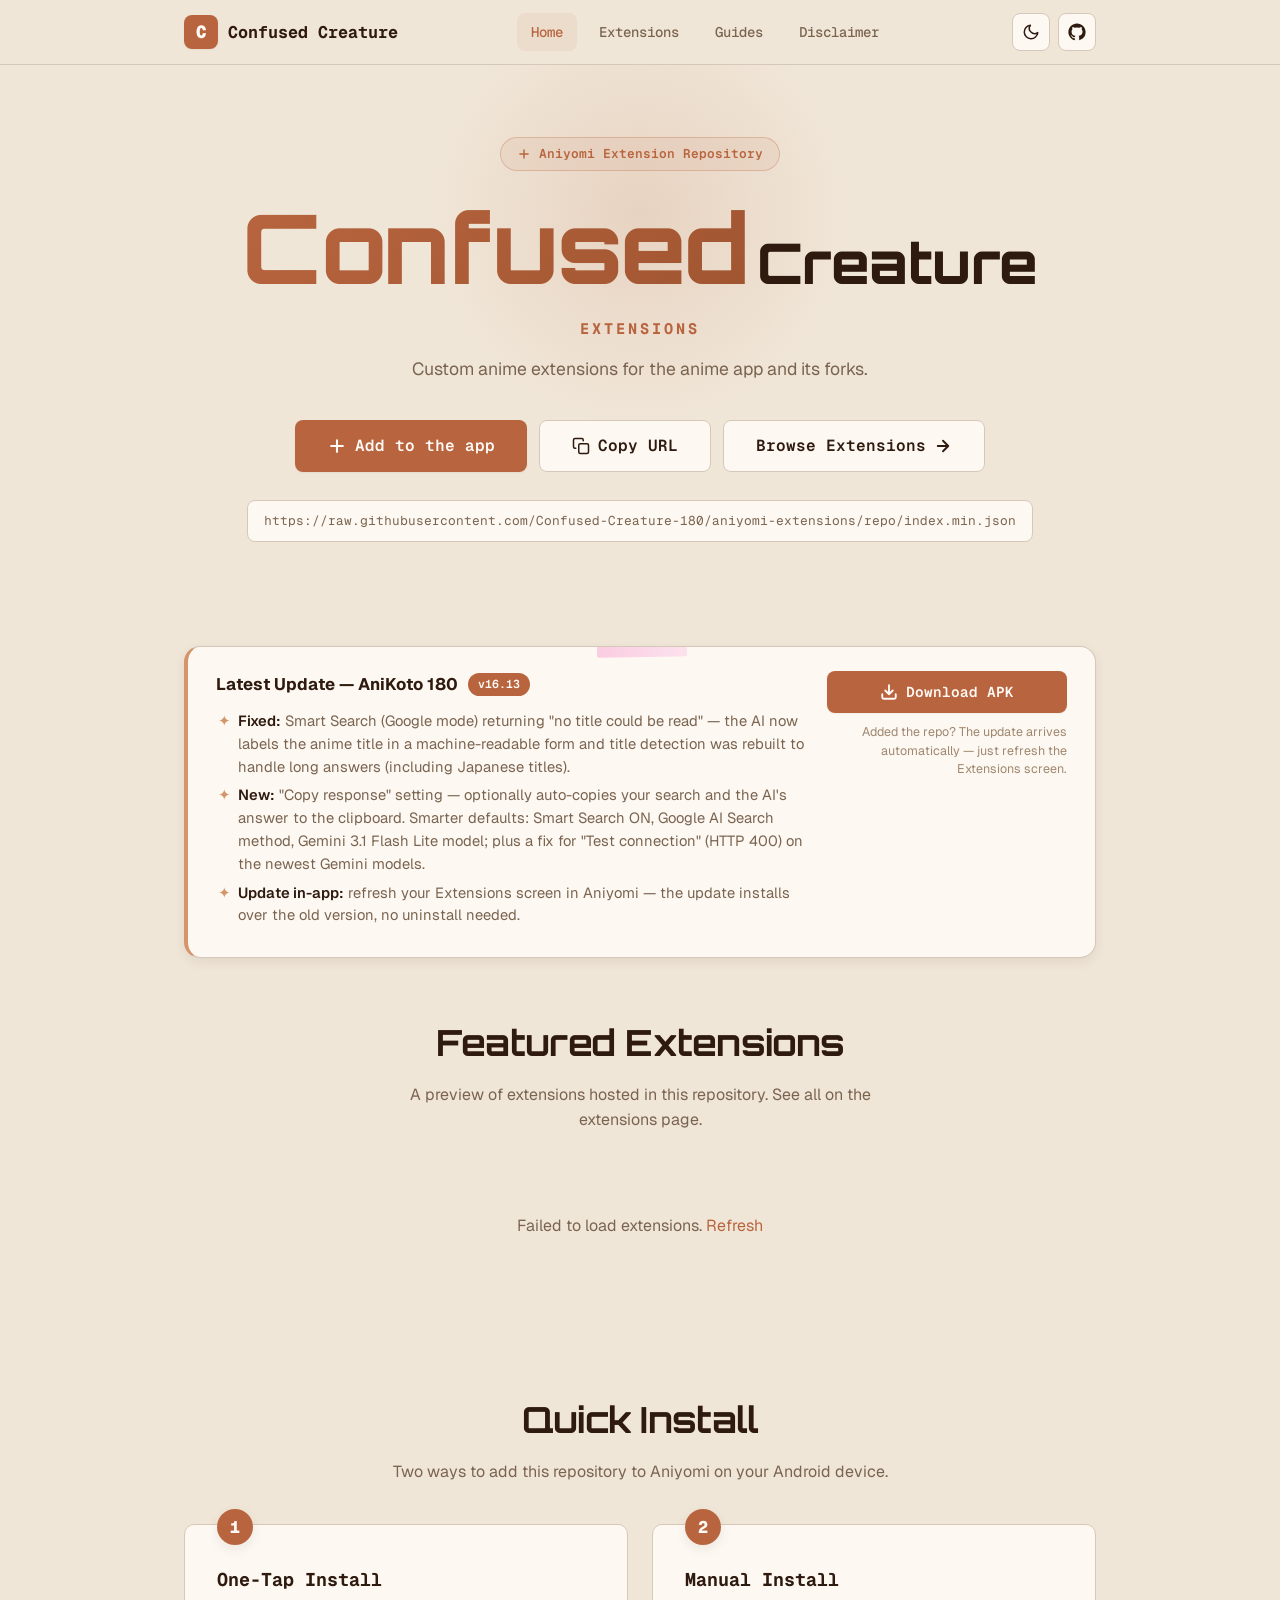
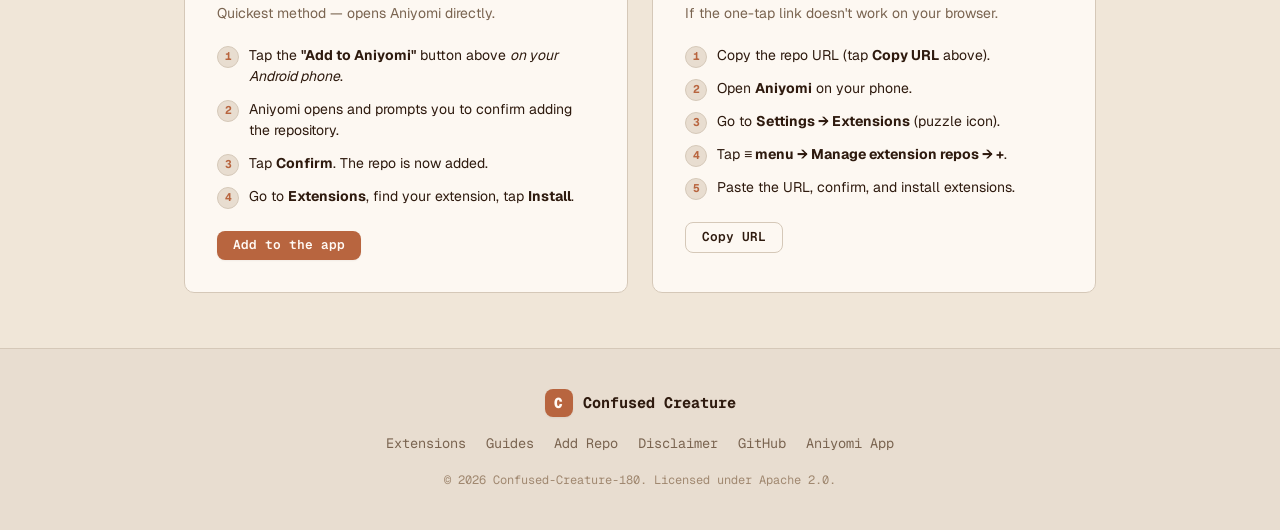
==== commit da8f8956: "Pages + apk/ + dev/: AniKoto 180 v16.13 (dist release: /watch/ URL root fix, live preferred-domain, " ====
--- a/docs/index.html
+++ b/docs/index.html
@@ -86,7 +86,7 @@
           <div class="whatsnew-main">
             <div class="whatsnew-title">
               <h3>Latest Update — <span id="whatsnew-name">AniKoto 180</span></h3>
-              <span class="whatsnew-badge" id="whatsnew-version">v16.12</span>
+              <span class="whatsnew-badge" id="whatsnew-version">v16.13</span>
             </div>
             <ul class="whatsnew-list">
               <li><strong>Fixed:</strong> Smart Search (Google mode) returning "no title could be read" — the AI now labels the anime title in a machine-readable form and title detection was rebuilt to handle long answers (including Japanese titles).</li>
@@ -95,7 +95,7 @@
             </ul>
           </div>
           <div class="whatsnew-actions">
-            <a id="whatsnew-dl" href="https://raw.githubusercontent.com/Confused-Creature-180/aniyomi-extensions/repo/apk/aniyomi-en.anikoto180-v16.12-release.apk" class="btn btn-primary">
+            <a id="whatsnew-dl" href="https://raw.githubusercontent.com/Confused-Creature-180/aniyomi-extensions/repo/apk/aniyomi-en.anikoto180-v16.13-release.apk" class="btn btn-primary">
               <svg width="18" height="18" viewBox="0 0 24 24" fill="none" stroke="currentColor" stroke-width="2.5" stroke-linecap="round" stroke-linejoin="round"><path d="M21 15v4a2 2 0 0 1-2 2H5a2 2 0 0 1-2-2v-4M7 10l5 5 5-5M12 15V3"/></svg>
               Download APK
             </a>
